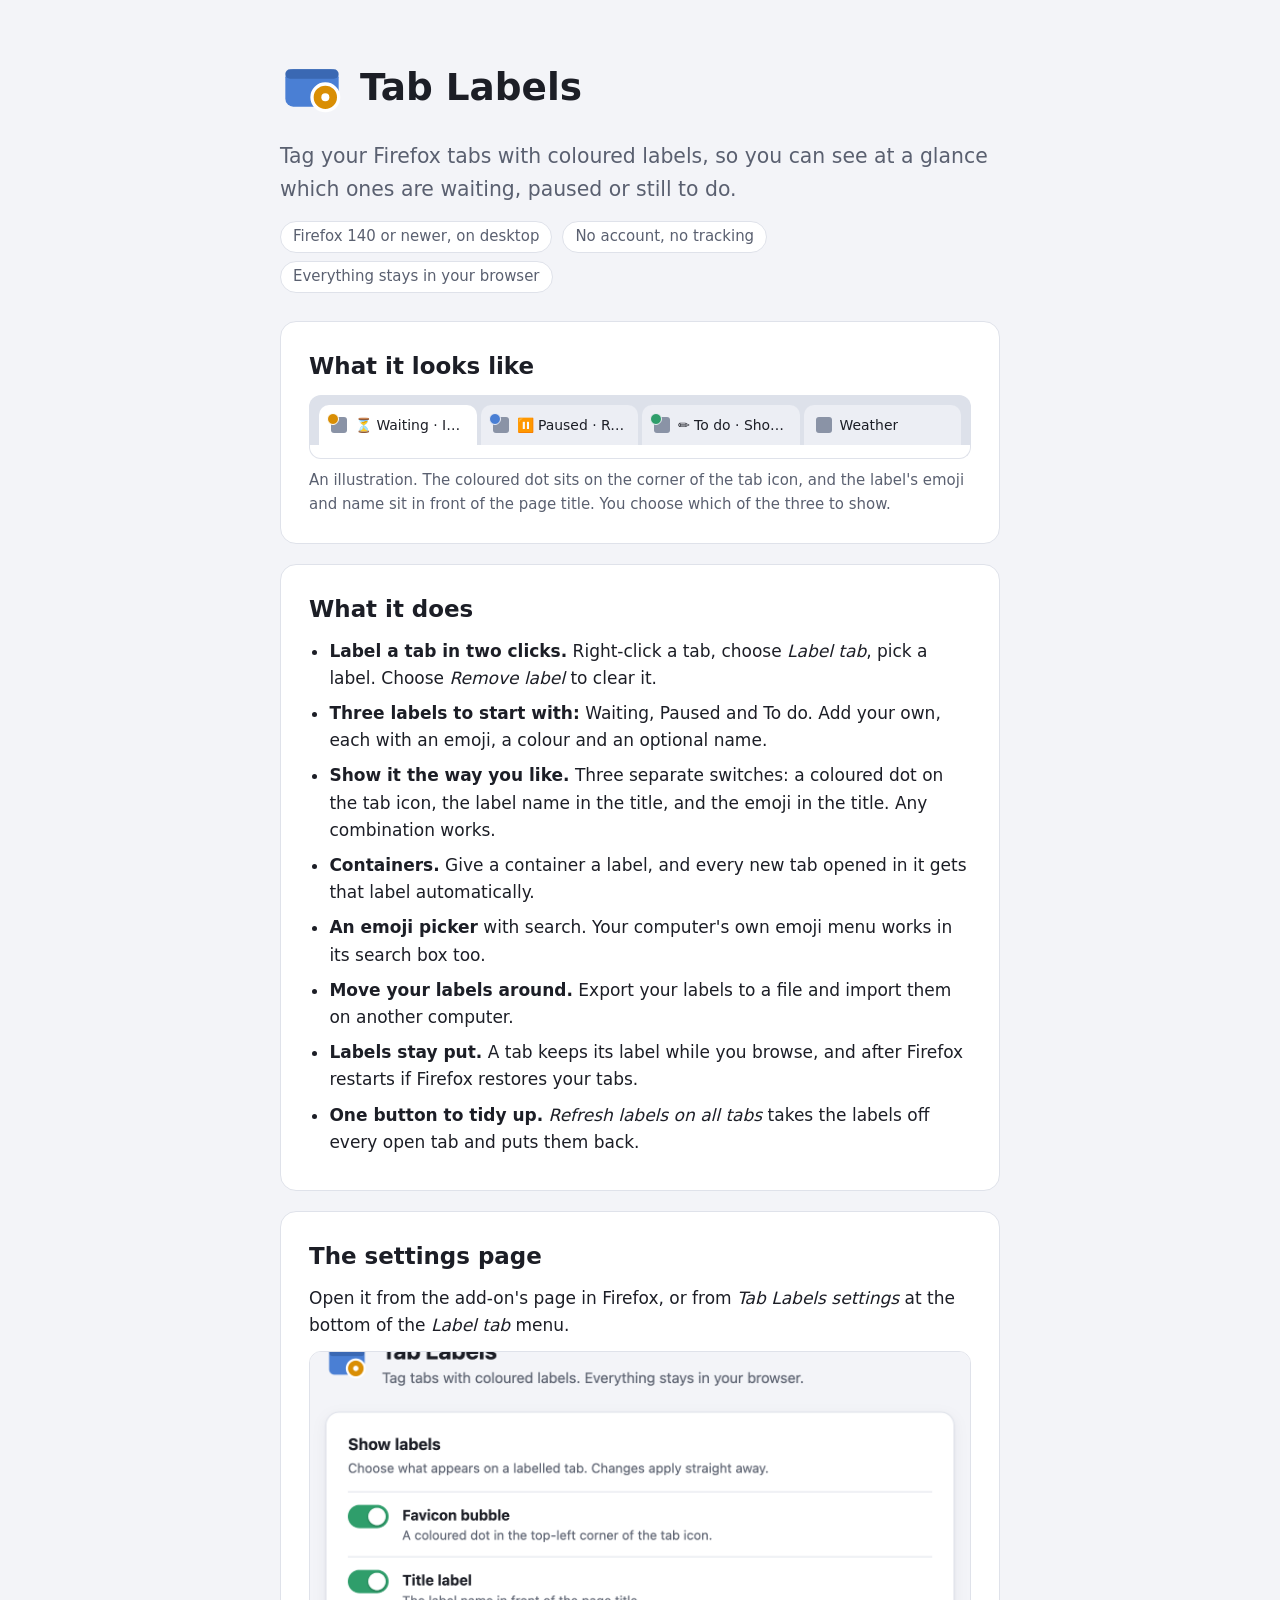
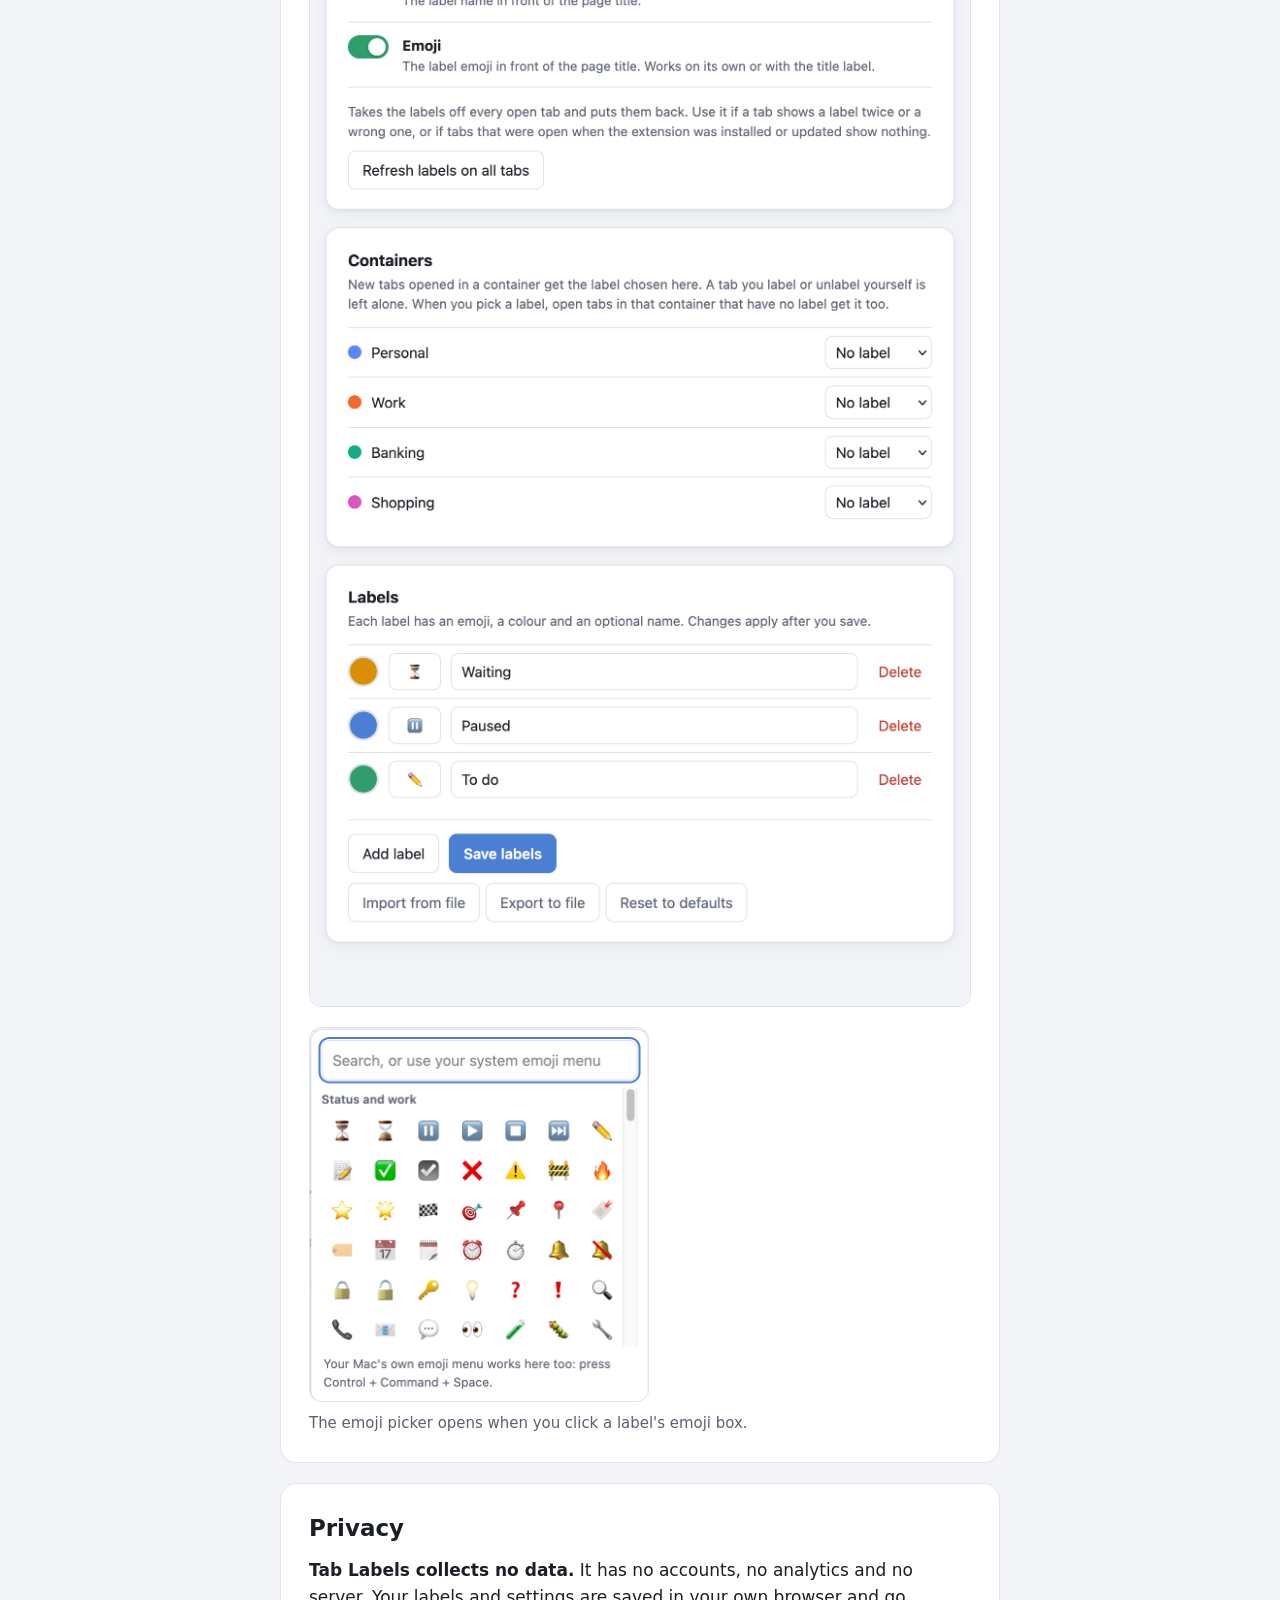
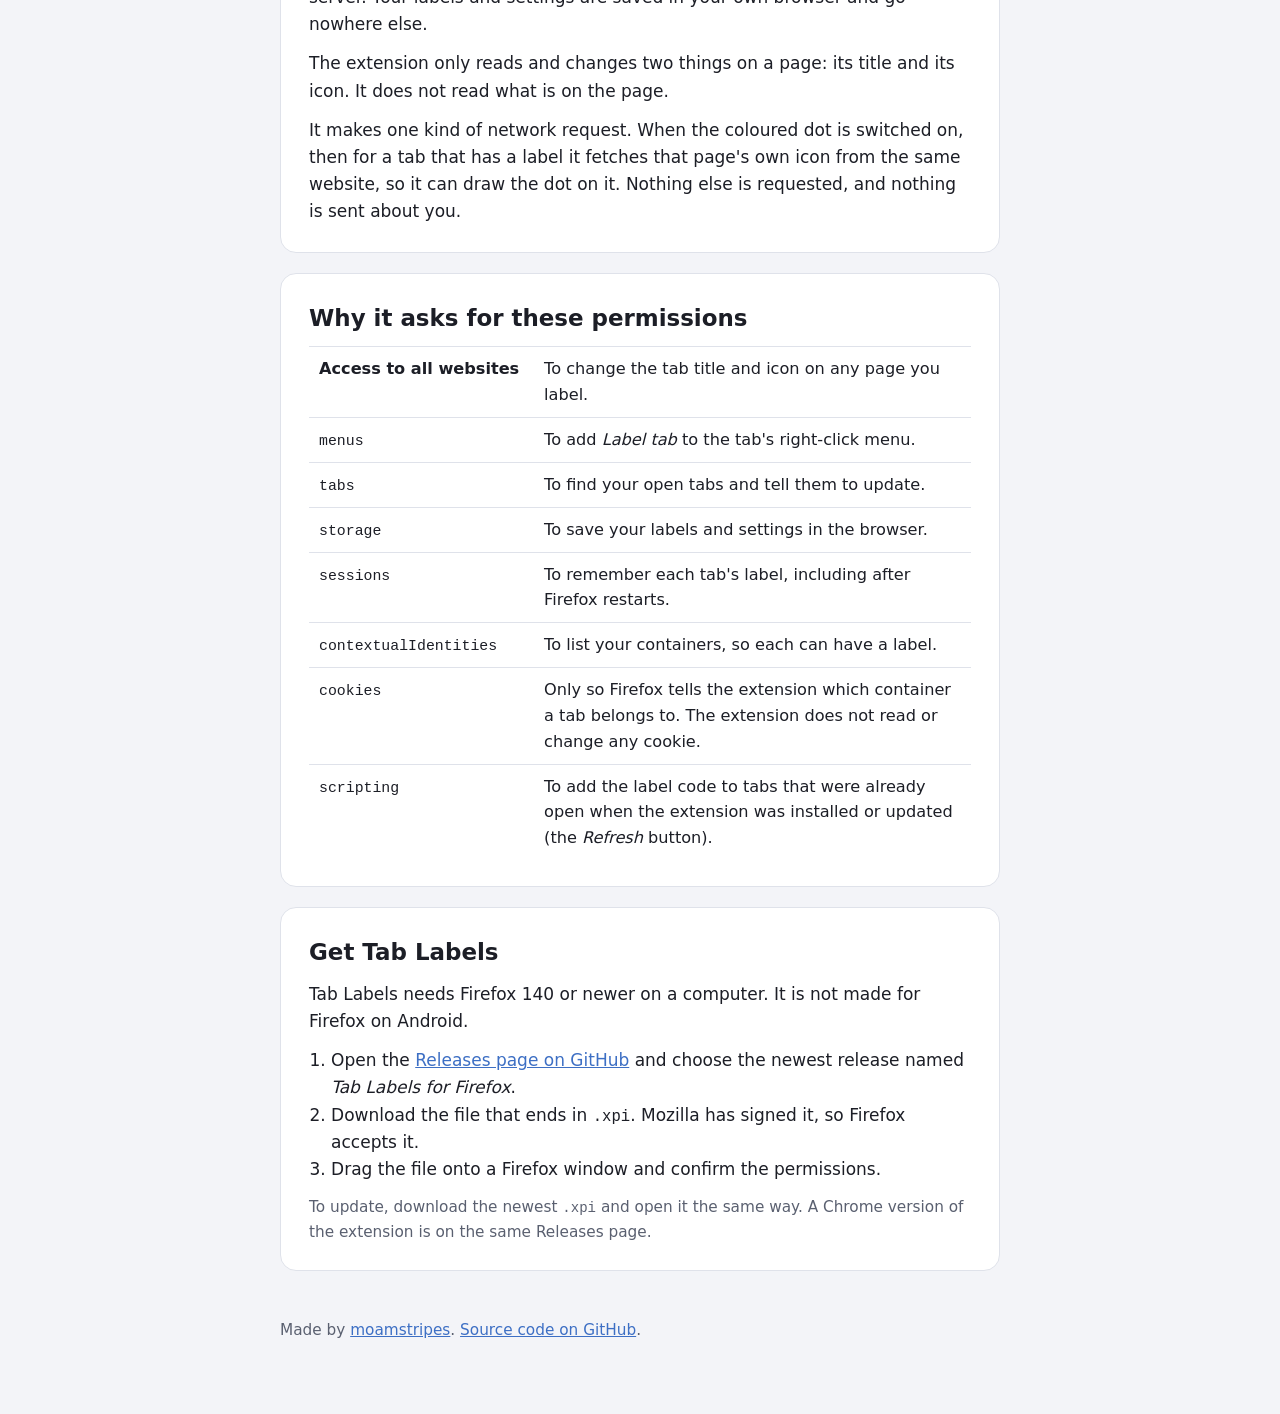
==== docs/index.html @ 08fa4dc4 "Add a website for the Firefox extension and an MIT licence docs/ is a one-page site (what it does, s" ====
<!doctype html>
<html lang="en-GB">
  <head>
    <meta charset="utf-8" />
    <meta name="viewport" content="width=device-width, initial-scale=1" />
    <title>Tab Labels for Firefox</title>
    <meta
      name="description"
      content="Tag Firefox tabs with coloured labels such as Waiting, Paused and To do. Everything stays in your browser."
    />
    <link rel="icon" type="image/svg+xml" href="assets/icon.svg" />
    <style>
      :root {
        color-scheme: light dark;
        --bg: #f3f4f8;
        --card: #ffffff;
        --text: #1c1e26;
        --muted: #5a6070;
        --border: #dfe2ea;
        --accent: #3d6fc4;
        --accent-text: #ffffff;
        --orange: #d98e04;
        --blue: #4a7fd4;
        --green: #2f9e6b;
        --strip: #dde1ea;
        --tab: #ffffff;
        --tab-idle: #eceef4;
        font: 17px/1.6 system-ui, -apple-system, "Segoe UI", sans-serif;
      }

      @media (prefers-color-scheme: dark) {
        :root {
          --bg: #14161b;
          --card: #1f222a;
          --text: #eceef3;
          --muted: #a7adbb;
          --border: #333845;
          --accent: #7aa6f5;
          --accent-text: #10131a;
          --strip: #101217;
          --tab: #2b2f3a;
          --tab-idle: #1a1d24;
        }
      }

      * {
        box-sizing: border-box;
      }

      body {
        margin: 0;
        background: var(--bg);
        color: var(--text);
      }

      a {
        color: var(--accent);
      }

      a:focus-visible {
        outline: 2px solid var(--accent);
        outline-offset: 2px;
      }

      .wrap {
        max-width: 760px;
        margin: 0 auto;
        padding: 0 20px;
      }

      header.hero {
        padding: 56px 0 28px;
      }

      .brand {
        display: flex;
        align-items: center;
        gap: 16px;
      }

      .brand img {
        width: 64px;
        height: 64px;
        border-radius: 14px;
      }

      h1 {
        margin: 0;
        font-size: 2.2rem;
        line-height: 1.15;
      }

      .lead {
        margin: 20px 0 0;
        font-size: 1.2rem;
        color: var(--muted);
      }

      .facts {
        margin: 16px 0 0;
        padding: 0;
        list-style: none;
        display: flex;
        flex-wrap: wrap;
        gap: 8px 10px;
      }

      .facts li {
        padding: 3px 12px;
        border: 1px solid var(--border);
        border-radius: 999px;
        background: var(--card);
        font-size: 0.88rem;
        color: var(--muted);
      }

      section {
        margin: 0 0 20px;
        padding: 26px 28px;
        background: var(--card);
        border: 1px solid var(--border);
        border-radius: 16px;
      }

      h2 {
        margin: 0 0 10px;
        font-size: 1.35rem;
      }

      section p {
        margin: 0 0 12px;
      }

      section p:last-child {
        margin-bottom: 0;
      }

      .note {
        color: var(--muted);
        font-size: 0.9rem;
      }

      /* An illustration of a tab strip */
      .strip {
        display: flex;
        gap: 4px;
        align-items: flex-end;
        padding: 10px 10px 0;
        background: var(--strip);
        border-radius: 12px 12px 0 0;
        overflow-x: auto;
      }

      .tab {
        display: flex;
        align-items: center;
        gap: 8px;
        flex: 1 1 0;
        min-width: 90px;
        max-width: 200px;
        padding: 9px 12px;
        background: var(--tab-idle);
        border-radius: 10px 10px 0 0;
        font-size: 0.82rem;
        white-space: nowrap;
      }

      .tab span.title {
        overflow: hidden;
        text-overflow: ellipsis;
      }

      .tab.active {
        background: var(--tab);
      }

      .icon {
        position: relative;
        flex: none;
        width: 16px;
        height: 16px;
        border-radius: 3px;
        background: #8a93a6;
      }

      .icon::after {
        content: "";
        position: absolute;
        top: -4px;
        left: -4px;
        width: 10px;
        height: 10px;
        border: 1.5px solid var(--tab);
        border-radius: 50%;
        background: var(--dot, transparent);
      }

      .tab:not(.active) .icon::after {
        border-color: var(--tab-idle);
      }

      .tab .icon.plain::after {
        display: none;
      }

      .page-bar {
        height: 14px;
        background: var(--tab);
        border-radius: 0 0 12px 12px;
        border: 1px solid var(--border);
        border-top: none;
      }

      figure {
        margin: 0;
      }

      figcaption {
        margin-top: 10px;
        color: var(--muted);
        font-size: 0.88rem;
      }

      ul.points {
        margin: 0;
        padding-left: 1.2em;
      }

      ul.points li {
        margin: 0 0 8px;
      }

      img.shot {
        display: block;
        width: 100%;
        height: auto;
        border: 1px solid var(--border);
        border-radius: 12px;
      }

      .shots {
        display: grid;
        grid-template-columns: 1fr;
        gap: 20px;
      }

      .picker {
        max-width: 340px;
      }

      table {
        width: 100%;
        border-collapse: collapse;
        font-size: 0.95rem;
      }

      th,
      td {
        padding: 9px 10px;
        text-align: left;
        vertical-align: top;
        border-top: 1px solid var(--border);
      }

      th {
        width: 34%;
        font-weight: 600;
      }

      code {
        font: 0.92em ui-monospace, "SF Mono", Menlo, monospace;
      }

      ol {
        margin: 0 0 12px;
        padding-left: 1.3em;
      }

      footer {
        padding: 12px 0 56px;
        color: var(--muted);
        font-size: 0.9rem;
      }

      @media (max-width: 560px) {
        h1 {
          font-size: 1.8rem;
        }

        section {
          padding: 20px 18px;
        }

        th {
          width: 40%;
        }
      }
    </style>
  </head>
  <body>
    <div class="wrap">
      <header class="hero">
        <div class="brand">
          <img src="assets/icon.svg" alt="" width="64" height="64" />
          <h1>Tab Labels</h1>
        </div>
        <p class="lead">
          Tag your Firefox tabs with coloured labels, so you can see at a glance which ones are waiting, paused or
          still to do.
        </p>
        <ul class="facts">
          <li>Firefox 140 or newer, on desktop</li>
          <li>No account, no tracking</li>
          <li>Everything stays in your browser</li>
        </ul>
      </header>

      <main>
        <section aria-labelledby="see">
          <h2 id="see">What it looks like</h2>
          <figure>
            <div class="strip" role="img" aria-label="Four browser tabs. Three have a label in front of the title and a coloured dot on the tab icon.">
              <div class="tab active"><span class="icon" style="--dot: var(--orange)"></span><span class="title">⏳ Waiting · Inbox</span></div>
              <div class="tab"><span class="icon" style="--dot: var(--blue)"></span><span class="title">⏸️ Paused · Report</span></div>
              <div class="tab"><span class="icon" style="--dot: var(--green)"></span><span class="title">✏️ To do · Shopping</span></div>
              <div class="tab"><span class="icon plain"></span><span class="title">Weather</span></div>
            </div>
            <div class="page-bar"></div>
            <figcaption>
              An illustration. The coloured dot sits on the corner of the tab icon, and the label's emoji and name
              sit in front of the page title. You choose which of the three to show.
            </figcaption>
          </figure>
        </section>

        <section aria-labelledby="what">
          <h2 id="what">What it does</h2>
          <ul class="points">
            <li><strong>Label a tab in two clicks.</strong> Right-click a tab, choose <em>Label tab</em>, pick a label. Choose <em>Remove label</em> to clear it.</li>
            <li><strong>Three labels to start with:</strong> Waiting, Paused and To do. Add your own, each with an emoji, a colour and an optional name.</li>
            <li><strong>Show it the way you like.</strong> Three separate switches: a coloured dot on the tab icon, the label name in the title, and the emoji in the title. Any combination works.</li>
            <li><strong>Containers.</strong> Give a container a label, and every new tab opened in it gets that label automatically.</li>
            <li><strong>An emoji picker</strong> with search. Your computer's own emoji menu works in its search box too.</li>
            <li><strong>Move your labels around.</strong> Export your labels to a file and import them on another computer.</li>
            <li><strong>Labels stay put.</strong> A tab keeps its label while you browse, and after Firefox restarts if Firefox restores your tabs.</li>
            <li><strong>One button to tidy up.</strong> <em>Refresh labels on all tabs</em> takes the labels off every open tab and puts them back.</li>
          </ul>
        </section>

        <section aria-labelledby="settings">
          <h2 id="settings">The settings page</h2>
          <p>Open it from the add-on's page in Firefox, or from <em>Tab Labels settings</em> at the bottom of the <em>Label tab</em> menu.</p>
          <div class="shots">
            <picture>
              <source srcset="assets/settings-dark.png" media="(prefers-color-scheme: dark)" />
              <img class="shot" src="assets/settings-light.png" alt="The settings page: switches for the dot, the title label and the emoji; a list of containers; and the list of labels with their emoji, name and colour." width="680" height="1292" />
            </picture>
            <figure>
              <img class="shot picker" src="assets/emoji-picker.png" alt="The emoji picker: a search box and a grid of emoji in sections." width="340" height="375" />
              <figcaption>The emoji picker opens when you click a label's emoji box.</figcaption>
            </figure>
          </div>
        </section>

        <section id="privacy" aria-labelledby="privacy-h">
          <h2 id="privacy-h">Privacy</h2>
          <p><strong>Tab Labels collects no data.</strong> It has no accounts, no analytics and no server. Your labels and settings are saved in your own browser and go nowhere else.</p>
          <p>The extension only reads and changes two things on a page: its title and its icon. It does not read what is on the page.</p>
          <p>It makes one kind of network request. When the coloured dot is switched on, then for a tab that has a label it fetches that page's own icon from the same website, so it can draw the dot on it. Nothing else is requested, and nothing is sent about you.</p>
        </section>

        <section aria-labelledby="perm">
          <h2 id="perm">Why it asks for these permissions</h2>
          <table>
            <tbody>
              <tr><th scope="row">Access to all websites</th><td>To change the tab title and icon on any page you label.</td></tr>
              <tr><th scope="row"><code>menus</code></th><td>To add <em>Label tab</em> to the tab's right-click menu.</td></tr>
              <tr><th scope="row"><code>tabs</code></th><td>To find your open tabs and tell them to update.</td></tr>
              <tr><th scope="row"><code>storage</code></th><td>To save your labels and settings in the browser.</td></tr>
              <tr><th scope="row"><code>sessions</code></th><td>To remember each tab's label, including after Firefox restarts.</td></tr>
              <tr><th scope="row"><code>contextualIdentities</code></th><td>To list your containers, so each can have a label.</td></tr>
              <tr><th scope="row"><code>cookies</code></th><td>Only so Firefox tells the extension which container a tab belongs to. The extension does not read or change any cookie.</td></tr>
              <tr><th scope="row"><code>scripting</code></th><td>To add the label code to tabs that were already open when the extension was installed or updated (the <em>Refresh</em> button).</td></tr>
            </tbody>
          </table>
        </section>

        <section id="get" aria-labelledby="get-h">
          <h2 id="get-h">Get Tab Labels</h2>
          <p>Tab Labels needs Firefox 140 or newer on a computer. It is not made for Firefox on Android.</p>
          <ol>
            <li>Open the <a href="https://github.com/moamstripes/tab-labels/releases?q=firefox">Releases page on GitHub</a> and choose the newest release named <em>Tab Labels for Firefox</em>.</li>
            <li>Download the file that ends in <code>.xpi</code>. Mozilla has signed it, so Firefox accepts it.</li>
            <li>Drag the file onto a Firefox window and confirm the permissions.</li>
          </ol>
          <p class="note">To update, download the newest <code>.xpi</code> and open it the same way. A Chrome version of the extension is on the same Releases page.</p>
        </section>
      </main>

      <footer>
        <p>Made by <a href="https://github.com/moamstripes">moamstripes</a>. <a href="https://github.com/moamstripes/tab-labels">Source code on GitHub</a>.</p>
      </footer>
    </div>
  </body>
</html>
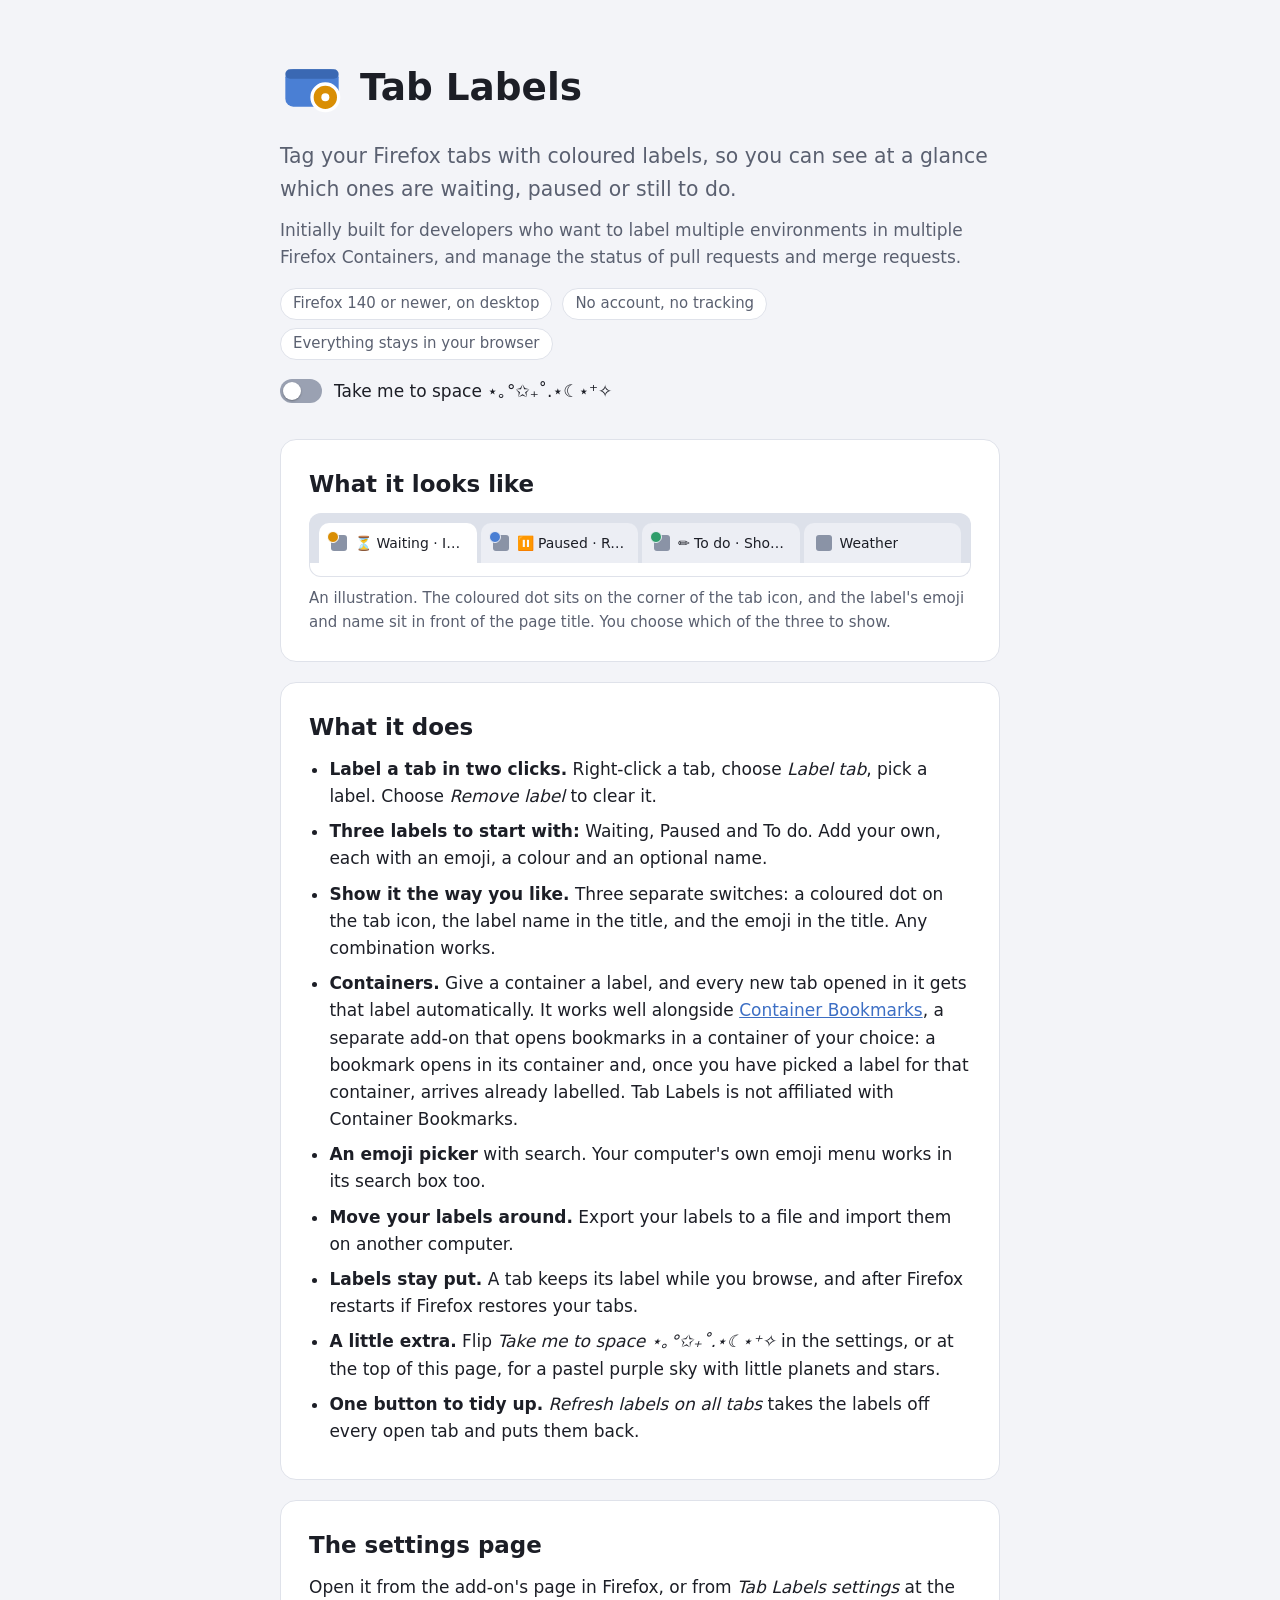
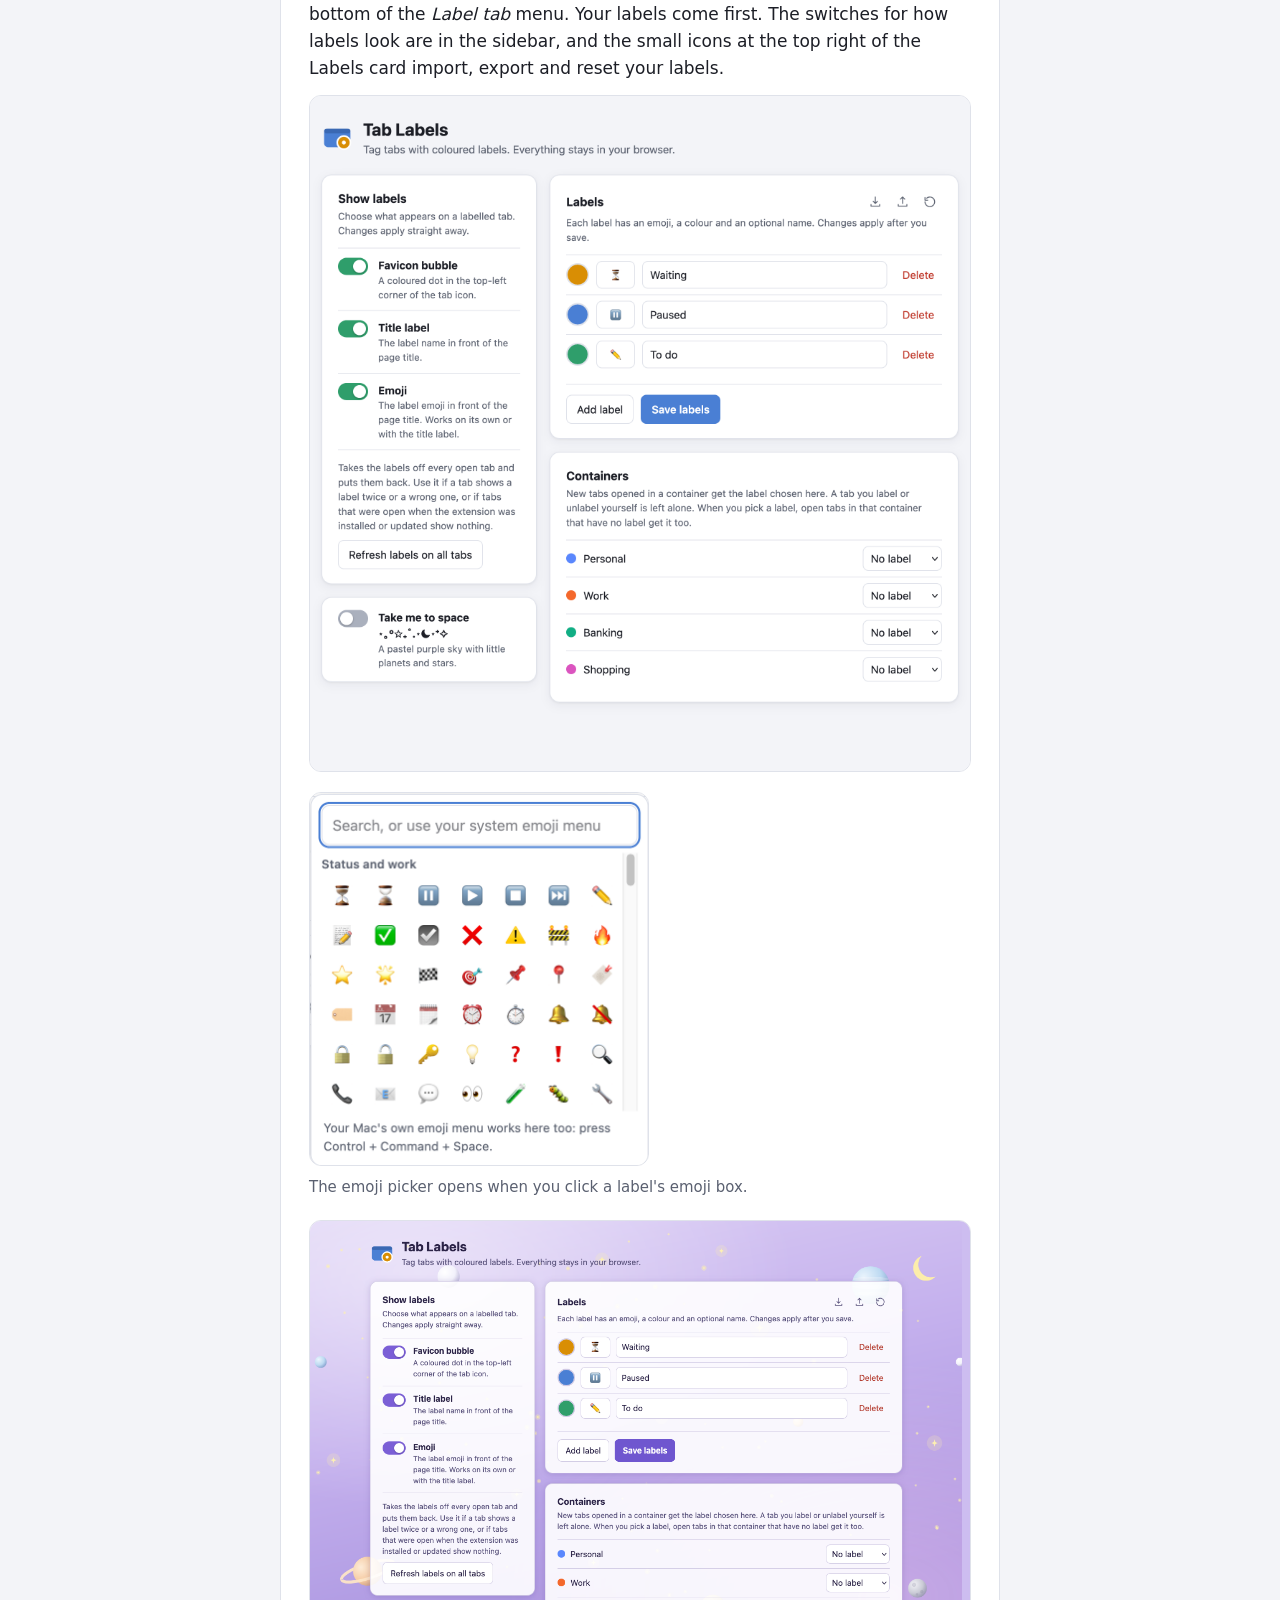
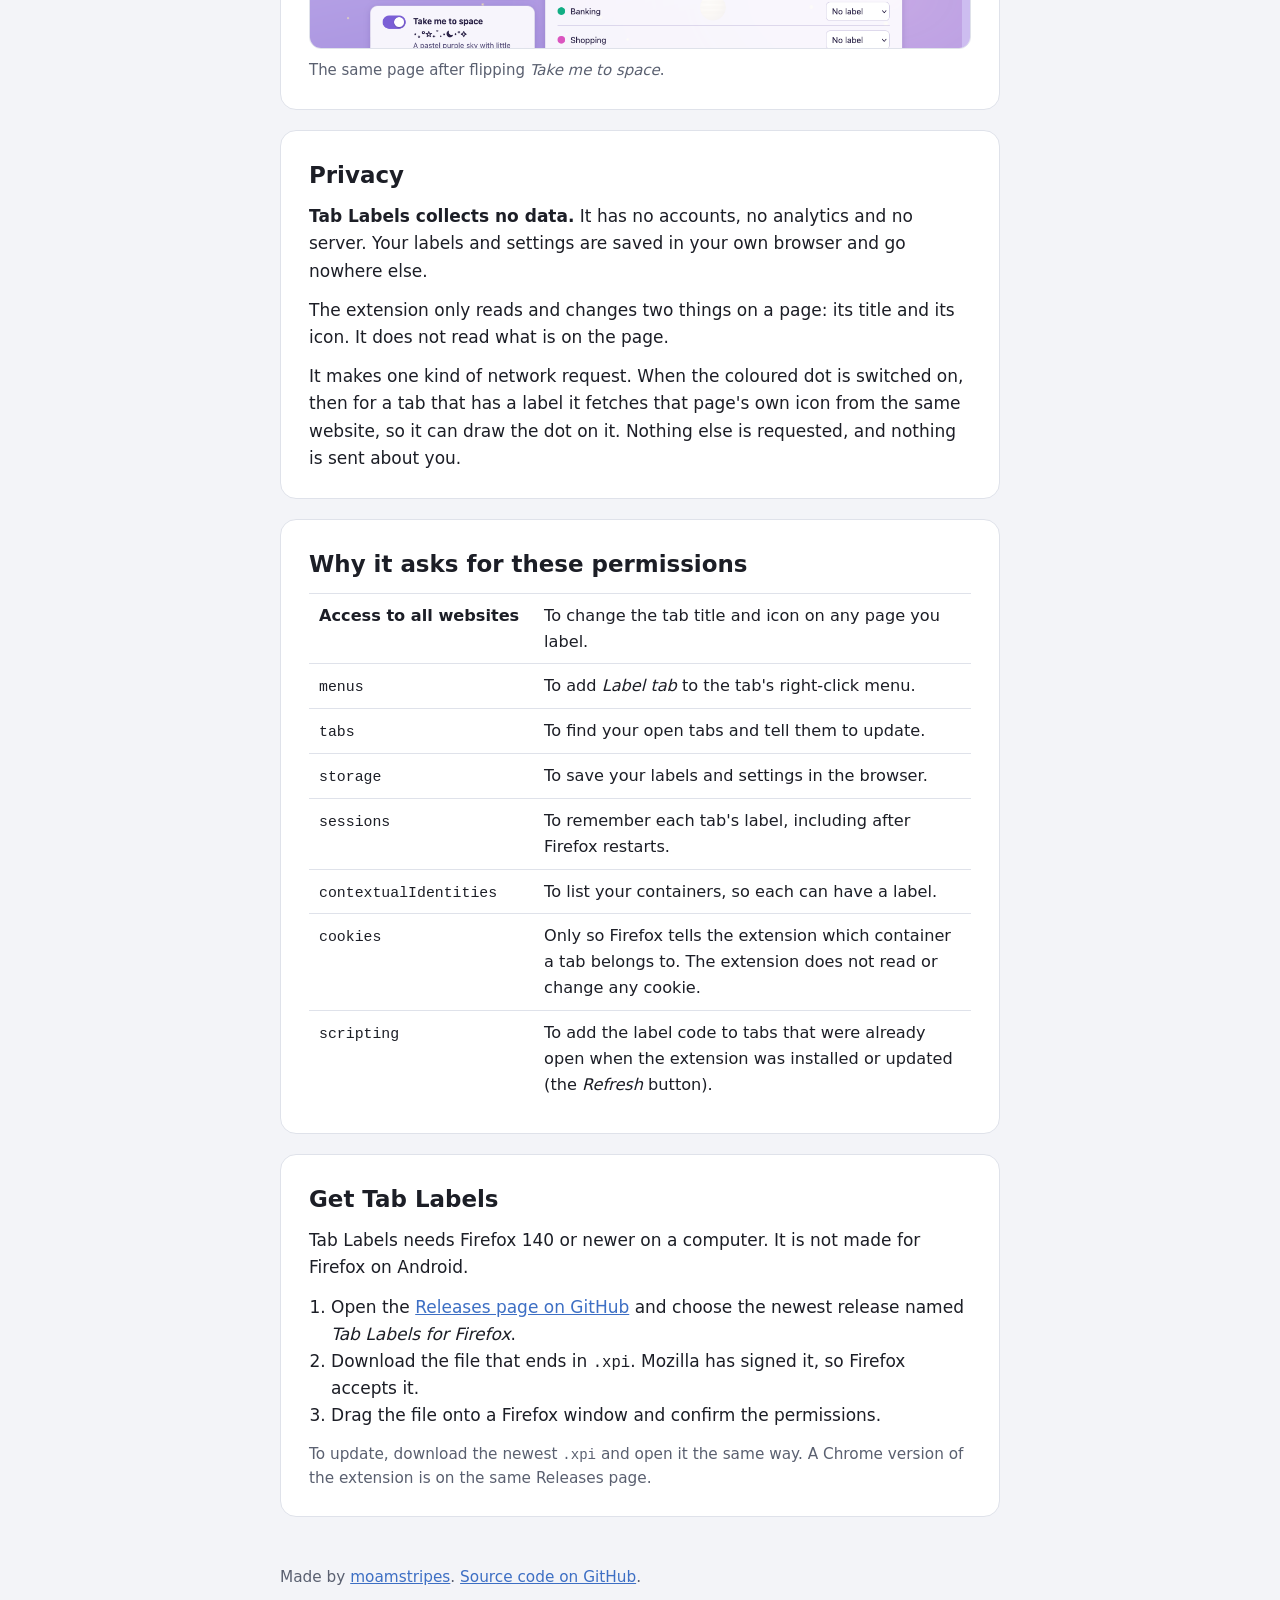
==== commit c949a5f5: "Reorganise the settings page, add icon buttons and a space theme - Labels come first, with Container" ====
--- a/docs/index.html
+++ b/docs/index.html
@@ -282,6 +282,94 @@
         font-size: 0.9rem;
       }
 
+
+      .origin {
+        margin: 12px 0 0;
+        color: var(--muted);
+      }
+
+      .space-toggle {
+        display: inline-flex;
+        align-items: center;
+        gap: 12px;
+        margin: 18px 0 0;
+        cursor: pointer;
+      }
+
+      .space-toggle input {
+        position: absolute;
+        opacity: 0;
+        width: 1px;
+        height: 1px;
+      }
+
+      .switch-ui {
+        position: relative;
+        flex: none;
+        width: 42px;
+        height: 24px;
+        border-radius: 12px;
+        background: #9aa1b2;
+        transition: background 0.15s;
+      }
+
+      .switch-ui::after {
+        content: "";
+        position: absolute;
+        top: 3px;
+        left: 3px;
+        width: 18px;
+        height: 18px;
+        border-radius: 50%;
+        background: #ffffff;
+        box-shadow: 0 1px 2px rgba(0, 0, 0, 0.3);
+        transition: transform 0.15s;
+      }
+
+      .space-toggle input:checked + .switch-ui {
+        background: #7b5fd6;
+      }
+
+      .space-toggle input:checked + .switch-ui::after {
+        transform: translateX(18px);
+      }
+
+      .space-toggle input:focus-visible + .switch-ui {
+        outline: 2px solid var(--accent);
+        outline-offset: 2px;
+      }
+
+      @supports not selector(:has(*)) {
+        .space-toggle {
+          display: none;
+        }
+      }
+
+      /* "Take me to space": a pastel purple sky with little planets and stars */
+      :root:has(#space:checked) {
+        color-scheme: light;
+        --bg: #cdbdf0;
+        --card: rgba(255, 255, 255, 0.9);
+        --text: #2b2347;
+        --muted: #5d567f;
+        --border: rgba(110, 90, 170, 0.3);
+        --accent: #5b43b8;
+        --strip: #e6defa;
+        --tab: #ffffff;
+        --tab-idle: #f0eafc;
+      }
+
+      :root:has(#space:checked) body {
+        background: #cdbdf0 url("assets/space.svg") center / cover no-repeat fixed;
+      }
+
+      @media (prefers-reduced-motion: reduce) {
+        .switch-ui,
+        .switch-ui::after {
+          transition: none;
+        }
+      }
+
       @media (max-width: 560px) {
         h1 {
           font-size: 1.8rem;
@@ -308,11 +396,20 @@
           Tag your Firefox tabs with coloured labels, so you can see at a glance which ones are waiting, paused or
           still to do.
         </p>
+        <p class="origin">
+          Initially built for developers who want to label multiple environments in multiple Firefox Containers, and
+          manage the status of pull requests and merge requests.
+        </p>
         <ul class="facts">
           <li>Firefox 140 or newer, on desktop</li>
           <li>No account, no tracking</li>
           <li>Everything stays in your browser</li>
         </ul>
+        <label class="space-toggle">
+          <input type="checkbox" id="space" />
+          <span class="switch-ui" aria-hidden="true"></span>
+          <span>Take me to space <span aria-hidden="true">⋆｡°✩₊˚.⋆☾⋆⁺✧</span></span>
+        </label>
       </header>
 
       <main>
@@ -339,25 +436,30 @@
             <li><strong>Label a tab in two clicks.</strong> Right-click a tab, choose <em>Label tab</em>, pick a label. Choose <em>Remove label</em> to clear it.</li>
             <li><strong>Three labels to start with:</strong> Waiting, Paused and To do. Add your own, each with an emoji, a colour and an optional name.</li>
             <li><strong>Show it the way you like.</strong> Three separate switches: a coloured dot on the tab icon, the label name in the title, and the emoji in the title. Any combination works.</li>
-            <li><strong>Containers.</strong> Give a container a label, and every new tab opened in it gets that label automatically.</li>
+            <li><strong>Containers.</strong> Give a container a label, and every new tab opened in it gets that label automatically. It works well alongside <a href="https://addons.mozilla.org/en-US/firefox/addon/container-bookmarks/" rel="noopener">Container Bookmarks</a>, a separate add-on that opens bookmarks in a container of your choice: a bookmark opens in its container and, once you have picked a label for that container, arrives already labelled. Tab Labels is not affiliated with Container Bookmarks.</li>
             <li><strong>An emoji picker</strong> with search. Your computer's own emoji menu works in its search box too.</li>
             <li><strong>Move your labels around.</strong> Export your labels to a file and import them on another computer.</li>
             <li><strong>Labels stay put.</strong> A tab keeps its label while you browse, and after Firefox restarts if Firefox restores your tabs.</li>
+            <li><strong>A little extra.</strong> Flip <em>Take me to space <span aria-hidden="true">⋆｡°✩₊˚.⋆☾⋆⁺✧</span></em> in the settings, or at the top of this page, for a pastel purple sky with little planets and stars.</li>
             <li><strong>One button to tidy up.</strong> <em>Refresh labels on all tabs</em> takes the labels off every open tab and puts them back.</li>
           </ul>
         </section>
 
         <section aria-labelledby="settings">
           <h2 id="settings">The settings page</h2>
-          <p>Open it from the add-on's page in Firefox, or from <em>Tab Labels settings</em> at the bottom of the <em>Label tab</em> menu.</p>
+          <p>Open it from the add-on's page in Firefox, or from <em>Tab Labels settings</em> at the bottom of the <em>Label tab</em> menu. Your labels come first. The switches for how labels look are in the sidebar, and the small icons at the top right of the Labels card import, export and reset your labels.</p>
           <div class="shots">
             <picture>
               <source srcset="assets/settings-dark.png" media="(prefers-color-scheme: dark)" />
-              <img class="shot" src="assets/settings-light.png" alt="The settings page: switches for the dot, the title label and the emoji; a list of containers; and the list of labels with their emoji, name and colour." width="680" height="1292" />
+              <img class="shot" src="assets/settings-light.png" alt="The settings page: the list of labels with their emoji, name and colour, and a list of containers, with a sidebar of switches for the dot, the title label and the emoji." width="920" height="941" />
             </picture>
             <figure>
               <img class="shot picker" src="assets/emoji-picker.png" alt="The emoji picker: a search box and a grid of emoji in sections." width="340" height="375" />
               <figcaption>The emoji picker opens when you click a label's emoji box.</figcaption>
+            </figure>
+            <figure>
+              <img class="shot" src="assets/settings-space.png" alt="The settings page after switching on 'Take me to space': the same cards on a pastel purple sky with little planets and stars." width="1200" height="775" />
+              <figcaption>The same page after flipping <em>Take me to space</em>.</figcaption>
             </figure>
           </div>
         </section>
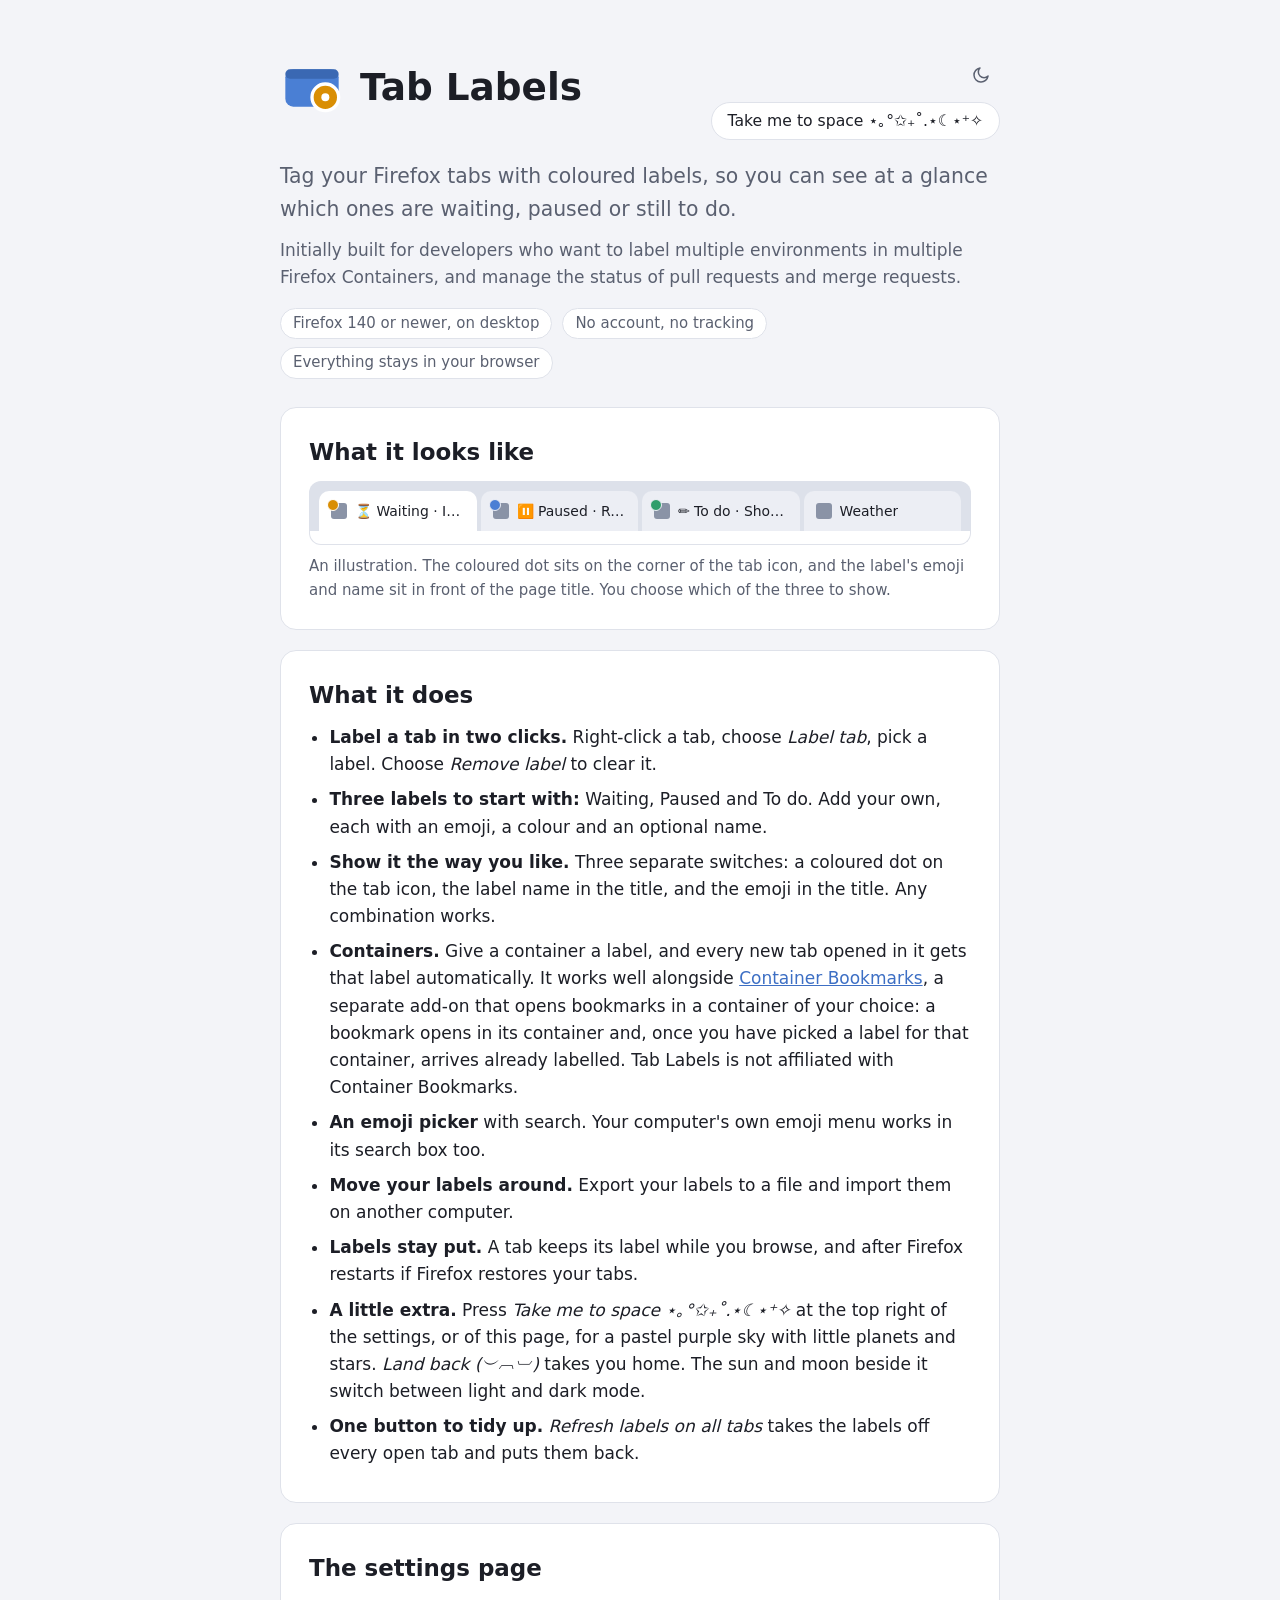
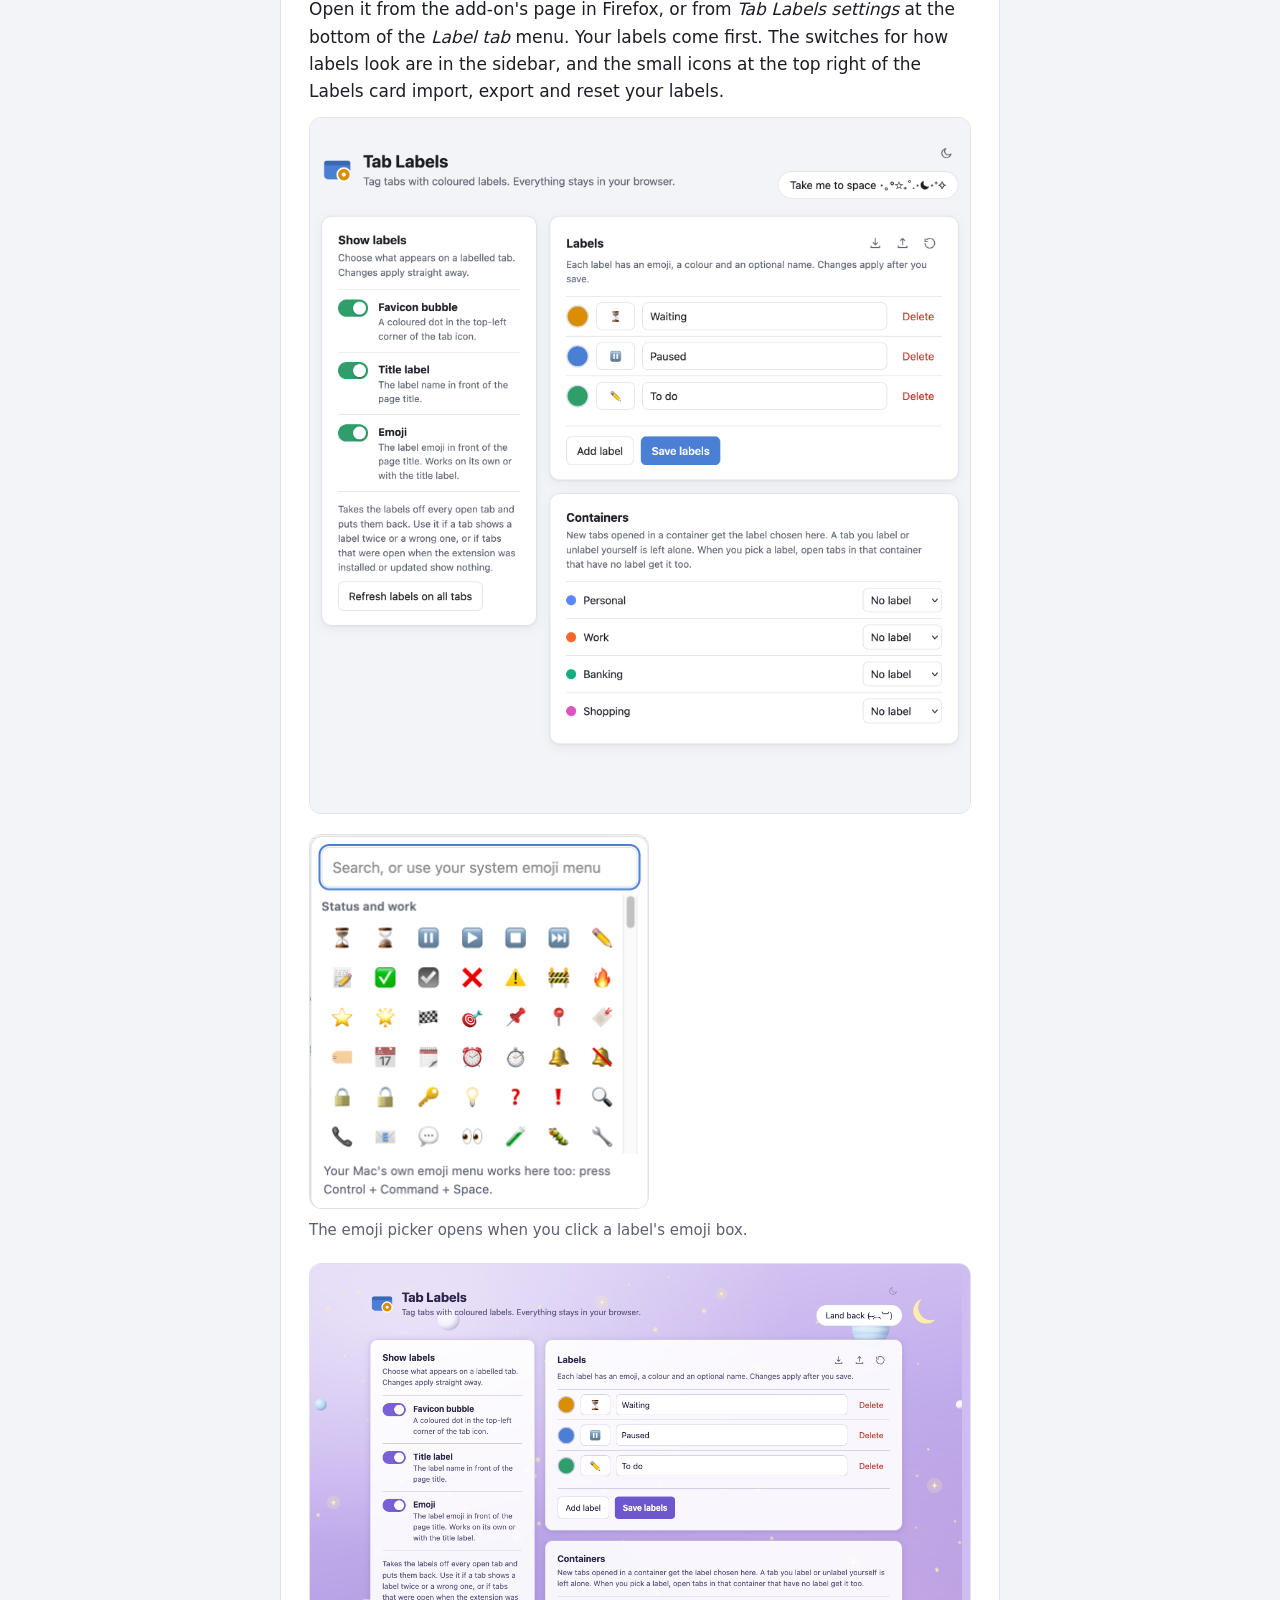
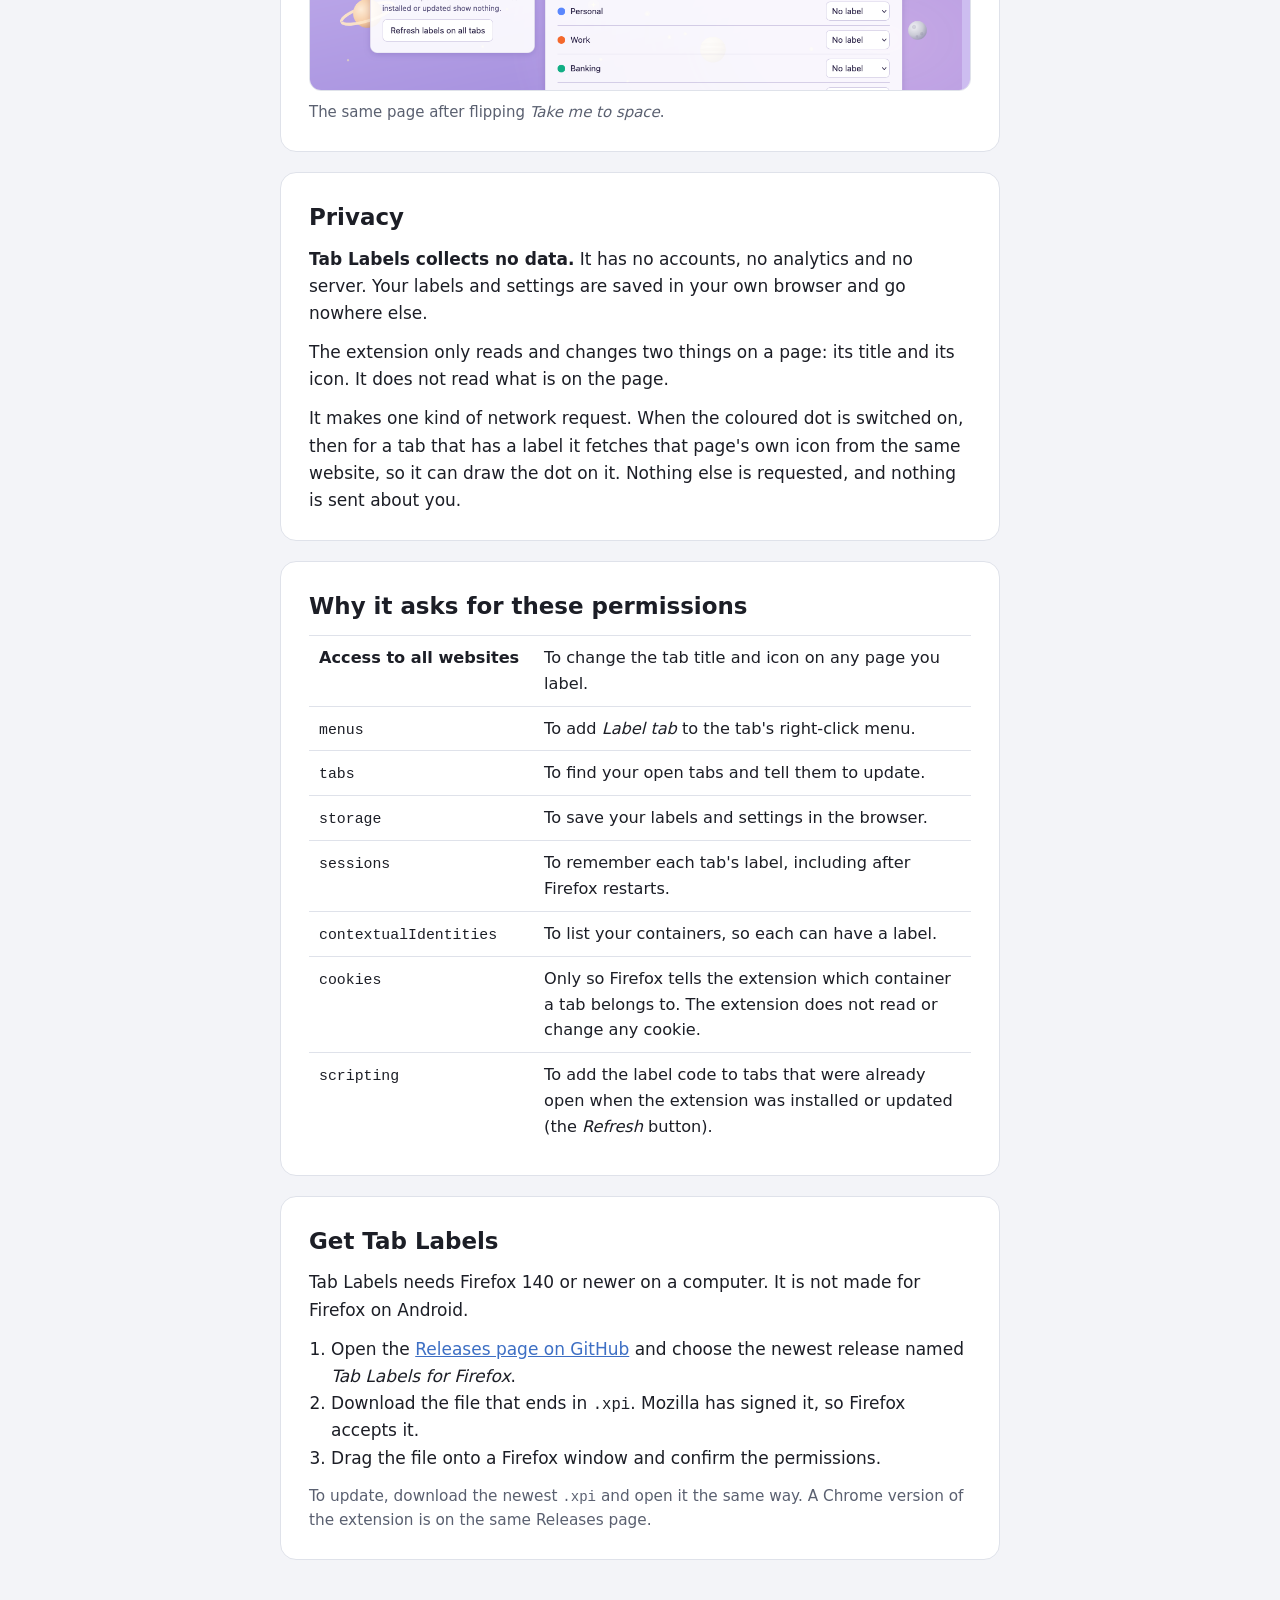
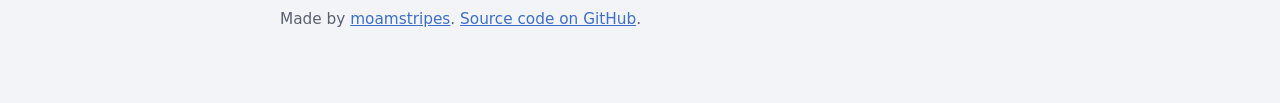
==== commit 54911e87: "Space as a button, a light/dark button, and the same two on the website - "Take me to space" is now " ====
--- a/docs/index.html
+++ b/docs/index.html
@@ -43,6 +43,39 @@
         }
       }
 
+      /* The sun/moon button at the top right: ticked means the opposite of what the computer asks for. */
+      @media (prefers-color-scheme: light) {
+        :root:has(#mode:checked) {
+          color-scheme: dark;
+          --bg: #14161b;
+          --card: #1f222a;
+          --text: #eceef3;
+          --muted: #a7adbb;
+          --border: #333845;
+          --accent: #7aa6f5;
+          --accent-text: #10131a;
+          --strip: #101217;
+          --tab: #2b2f3a;
+          --tab-idle: #1a1d24;
+        }
+      }
+
+      @media (prefers-color-scheme: dark) {
+        :root:has(#mode:checked) {
+          color-scheme: light;
+          --bg: #f3f4f8;
+          --card: #ffffff;
+          --text: #1c1e26;
+          --muted: #5a6070;
+          --border: #dfe2ea;
+          --accent: #3d6fc4;
+          --accent-text: #ffffff;
+          --strip: #dde1ea;
+          --tab: #ffffff;
+          --tab-idle: #eceef4;
+        }
+      }
+
       * {
         box-sizing: border-box;
       }
@@ -288,59 +321,115 @@
         color: var(--muted);
       }
 
-      .space-toggle {
+      .hero-top {
+        display: flex;
+        justify-content: space-between;
+        align-items: flex-start;
+        gap: 16px;
+      }
+
+      .page-controls {
+        display: flex;
+        flex-direction: column;
+        align-items: flex-end;
+        gap: 8px;
+      }
+
+      .vh {
+        position: absolute;
+        width: 1px;
+        height: 1px;
+        opacity: 0;
+      }
+
+      .mode-toggle {
         display: inline-flex;
         align-items: center;
-        gap: 12px;
-        margin: 18px 0 0;
+        justify-content: center;
+        width: 38px;
+        height: 38px;
+        border-radius: 10px;
+        color: var(--muted);
         cursor: pointer;
       }
 
-      .space-toggle input {
-        position: absolute;
-        opacity: 0;
-        width: 1px;
-        height: 1px;
-      }
-
-      .switch-ui {
-        position: relative;
-        flex: none;
-        width: 42px;
-        height: 24px;
-        border-radius: 12px;
-        background: #9aa1b2;
-        transition: background 0.15s;
-      }
-
-      .switch-ui::after {
-        content: "";
-        position: absolute;
-        top: 3px;
-        left: 3px;
-        width: 18px;
-        height: 18px;
-        border-radius: 50%;
-        background: #ffffff;
-        box-shadow: 0 1px 2px rgba(0, 0, 0, 0.3);
-        transition: transform 0.15s;
-      }
-
-      .space-toggle input:checked + .switch-ui {
-        background: #7b5fd6;
-      }
-
-      .space-toggle input:checked + .switch-ui::after {
-        transform: translateX(18px);
-      }
-
-      .space-toggle input:focus-visible + .switch-ui {
+      .mode-toggle:hover {
+        color: var(--text);
+        background: var(--card);
+      }
+
+      .mode-toggle svg {
+        width: 20px;
+        height: 20px;
+        fill: none;
+        stroke: currentColor;
+        stroke-width: 1.8;
+        stroke-linecap: round;
+        stroke-linejoin: round;
+      }
+
+      /* Shows the mode you would switch to: the moon in light mode, the sun in dark mode. */
+      .mode-toggle .icon-sun {
+        display: none;
+      }
+
+      @media (prefers-color-scheme: dark) {
+        .mode-toggle .icon-sun {
+          display: inline;
+        }
+
+        .mode-toggle .icon-moon {
+          display: none;
+        }
+      }
+
+      @media (prefers-color-scheme: light) {
+        :root:has(#mode:checked) .mode-toggle .icon-sun {
+          display: inline;
+        }
+
+        :root:has(#mode:checked) .mode-toggle .icon-moon {
+          display: none;
+        }
+      }
+
+      @media (prefers-color-scheme: dark) {
+        :root:has(#mode:checked) .mode-toggle .icon-sun {
+          display: none;
+        }
+
+        :root:has(#mode:checked) .mode-toggle .icon-moon {
+          display: inline;
+        }
+      }
+
+      .space-button {
+        padding: 7px 16px;
+        border: 1px solid var(--border);
+        border-radius: 999px;
+        background: var(--card);
+        color: var(--text);
+        font-size: 0.92rem;
+        line-height: 1.4;
+        cursor: pointer;
+      }
+
+      .space-button:hover {
+        border-color: var(--accent);
+      }
+
+      .space-button .when-space {
+        display: none;
+      }
+
+      .mode-toggle:has(input:focus-visible),
+      .space-button:has(input:focus-visible) {
         outline: 2px solid var(--accent);
         outline-offset: 2px;
       }
 
       @supports not selector(:has(*)) {
-        .space-toggle {
+        .page-controls {
           display: none;
         }
       }
@@ -359,15 +448,21 @@
         --tab-idle: #f0eafc;
       }
 
+      :root:has(#space:checked) .space-button .when-plain {
+        display: none;
+      }
+
+      :root:has(#space:checked) .space-button .when-space {
+        display: inline;
+      }
+
+      :root:has(#space:checked) .mode-toggle {
+        opacity: 0.4;
+        pointer-events: none;
+      }
+
       :root:has(#space:checked) body {
         background: #cdbdf0 url("assets/space.svg") center / cover no-repeat fixed;
-      }
-
-      @media (prefers-reduced-motion: reduce) {
-        .switch-ui,
-        .switch-ui::after {
-          transition: none;
-        }
       }
 
       @media (max-width: 560px) {
@@ -388,9 +483,24 @@
   <body>
     <div class="wrap">
       <header class="hero">
-        <div class="brand">
-          <img src="assets/icon.svg" alt="" width="64" height="64" />
-          <h1>Tab Labels</h1>
+        <div class="hero-top">
+          <div class="brand">
+            <img src="assets/icon.svg" alt="" width="64" height="64" />
+            <h1>Tab Labels</h1>
+          </div>
+          <div class="page-controls">
+            <label class="mode-toggle" title="Switch between light and dark mode">
+              <input type="checkbox" id="mode" class="vh" />
+              <span class="vh">Switch between light and dark mode</span>
+              <svg class="icon-moon" viewBox="0 0 24 24" aria-hidden="true"><path d="M20.5 13.2A8.5 8.5 0 1 1 10.8 3.5a6.8 6.8 0 0 0 9.7 9.7z" /></svg>
+              <svg class="icon-sun" viewBox="0 0 24 24" aria-hidden="true"><circle cx="12" cy="12" r="4" /><path d="M12 2.5v2.2m0 14.6v2.2M4.9 4.9l1.6 1.6m11 11 1.6 1.6M2.5 12h2.2m14.6 0h2.2M4.9 19.1l1.6-1.6m11-11 1.6-1.6" /></svg>
+            </label>
+            <label class="space-button">
+              <input type="checkbox" id="space" class="vh" />
+              <span class="when-plain">Take me to space <span aria-hidden="true">⋆｡°✩₊˚.⋆☾⋆⁺✧</span></span>
+              <span class="when-space">Land back <span aria-hidden="true">(︶︹︺)</span></span>
+            </label>
+          </div>
         </div>
         <p class="lead">
           Tag your Firefox tabs with coloured labels, so you can see at a glance which ones are waiting, paused or
@@ -405,11 +515,6 @@
           <li>No account, no tracking</li>
           <li>Everything stays in your browser</li>
         </ul>
-        <label class="space-toggle">
-          <input type="checkbox" id="space" />
-          <span class="switch-ui" aria-hidden="true"></span>
-          <span>Take me to space <span aria-hidden="true">⋆｡°✩₊˚.⋆☾⋆⁺✧</span></span>
-        </label>
       </header>
 
       <main>
@@ -440,7 +545,7 @@
             <li><strong>An emoji picker</strong> with search. Your computer's own emoji menu works in its search box too.</li>
             <li><strong>Move your labels around.</strong> Export your labels to a file and import them on another computer.</li>
             <li><strong>Labels stay put.</strong> A tab keeps its label while you browse, and after Firefox restarts if Firefox restores your tabs.</li>
-            <li><strong>A little extra.</strong> Flip <em>Take me to space <span aria-hidden="true">⋆｡°✩₊˚.⋆☾⋆⁺✧</span></em> in the settings, or at the top of this page, for a pastel purple sky with little planets and stars.</li>
+            <li><strong>A little extra.</strong> Press <em>Take me to space <span aria-hidden="true">⋆｡°✩₊˚.⋆☾⋆⁺✧</span></em> at the top right of the settings, or of this page, for a pastel purple sky with little planets and stars. <em>Land back <span aria-hidden="true">(︶︹︺)</span></em> takes you home. The sun and moon beside it switch between light and dark mode.</li>
             <li><strong>One button to tidy up.</strong> <em>Refresh labels on all tabs</em> takes the labels off every open tab and puts them back.</li>
           </ul>
         </section>
@@ -451,7 +556,7 @@
           <div class="shots">
             <picture>
               <source srcset="assets/settings-dark.png" media="(prefers-color-scheme: dark)" />
-              <img class="shot" src="assets/settings-light.png" alt="The settings page: the list of labels with their emoji, name and colour, and a list of containers, with a sidebar of switches for the dot, the title label and the emoji." width="920" height="941" />
+              <img class="shot" src="assets/settings-light.png" alt="The settings page: the list of labels with their emoji, name and colour, and a list of containers, with a sidebar of switches for the dot, the title label and the emoji." width="920" height="968" />
             </picture>
             <figure>
               <img class="shot picker" src="assets/emoji-picker.png" alt="The emoji picker: a search box and a grid of emoji in sections." width="340" height="375" />
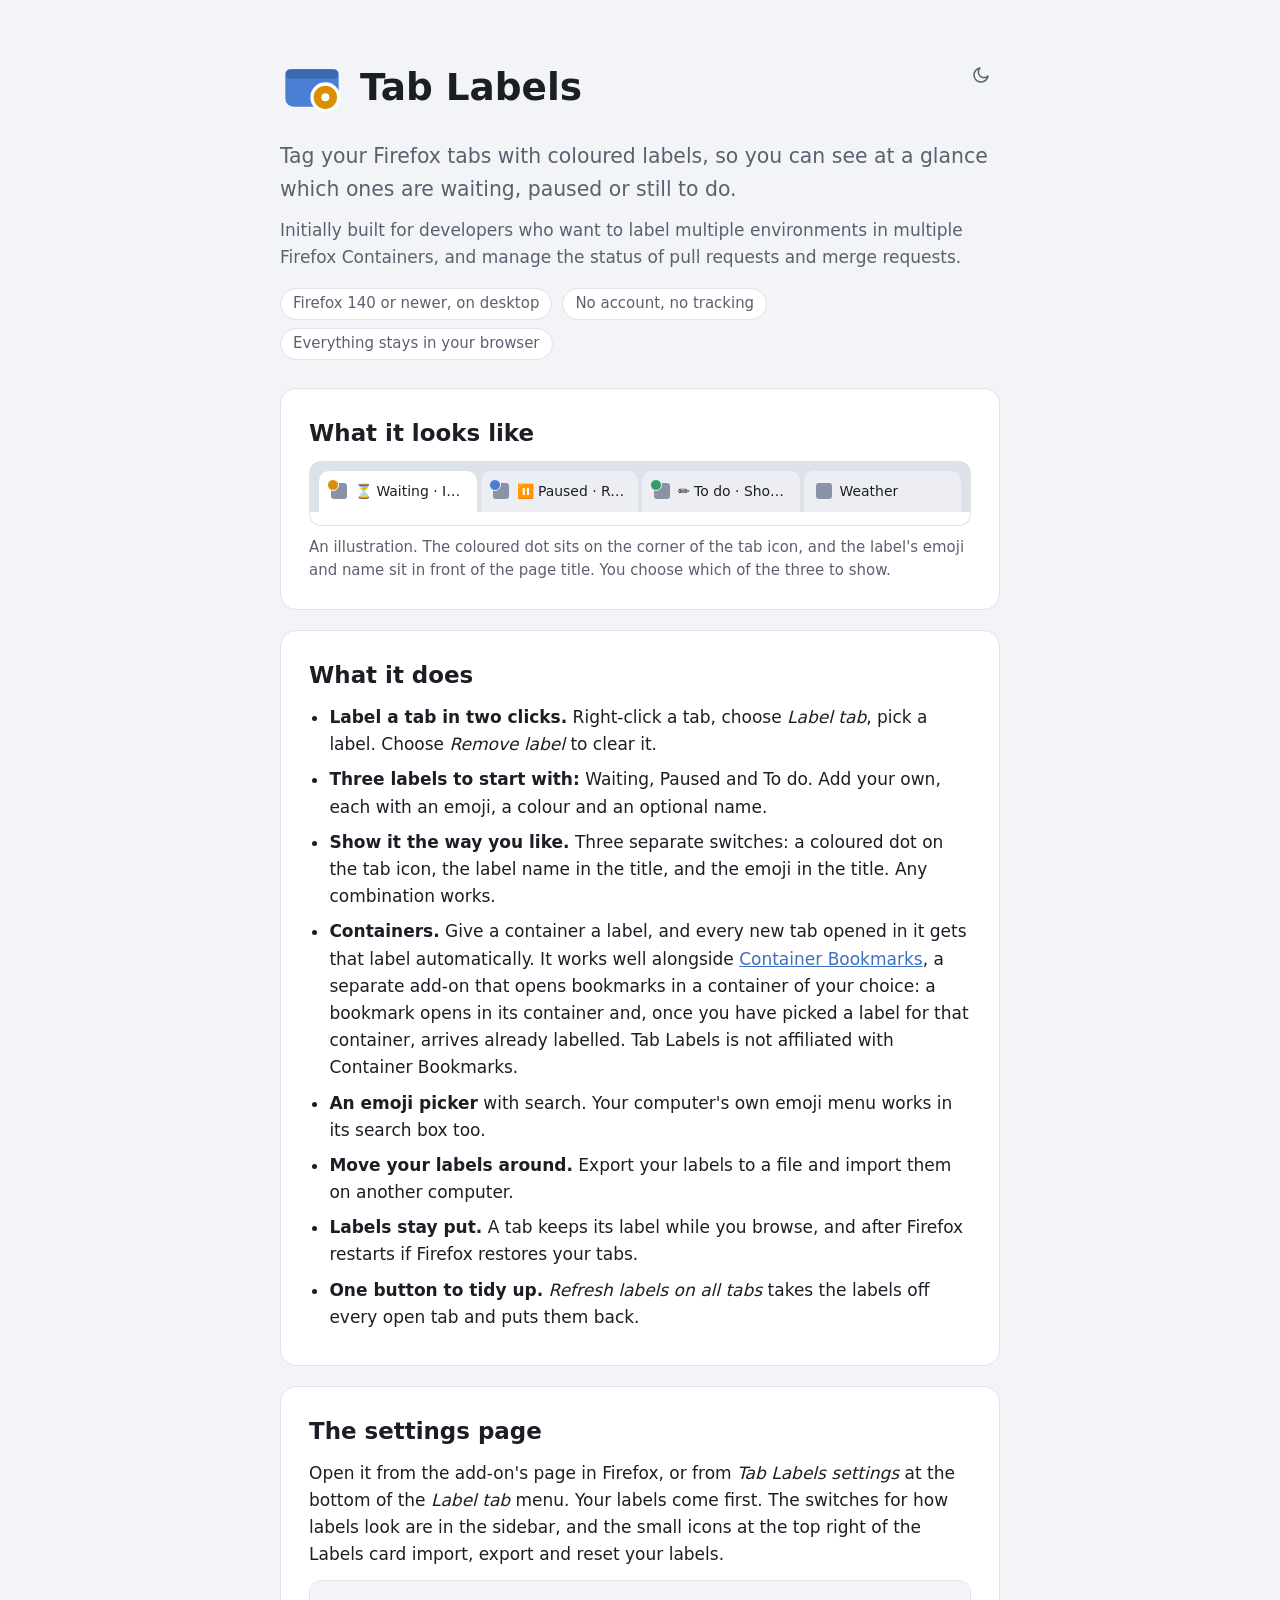
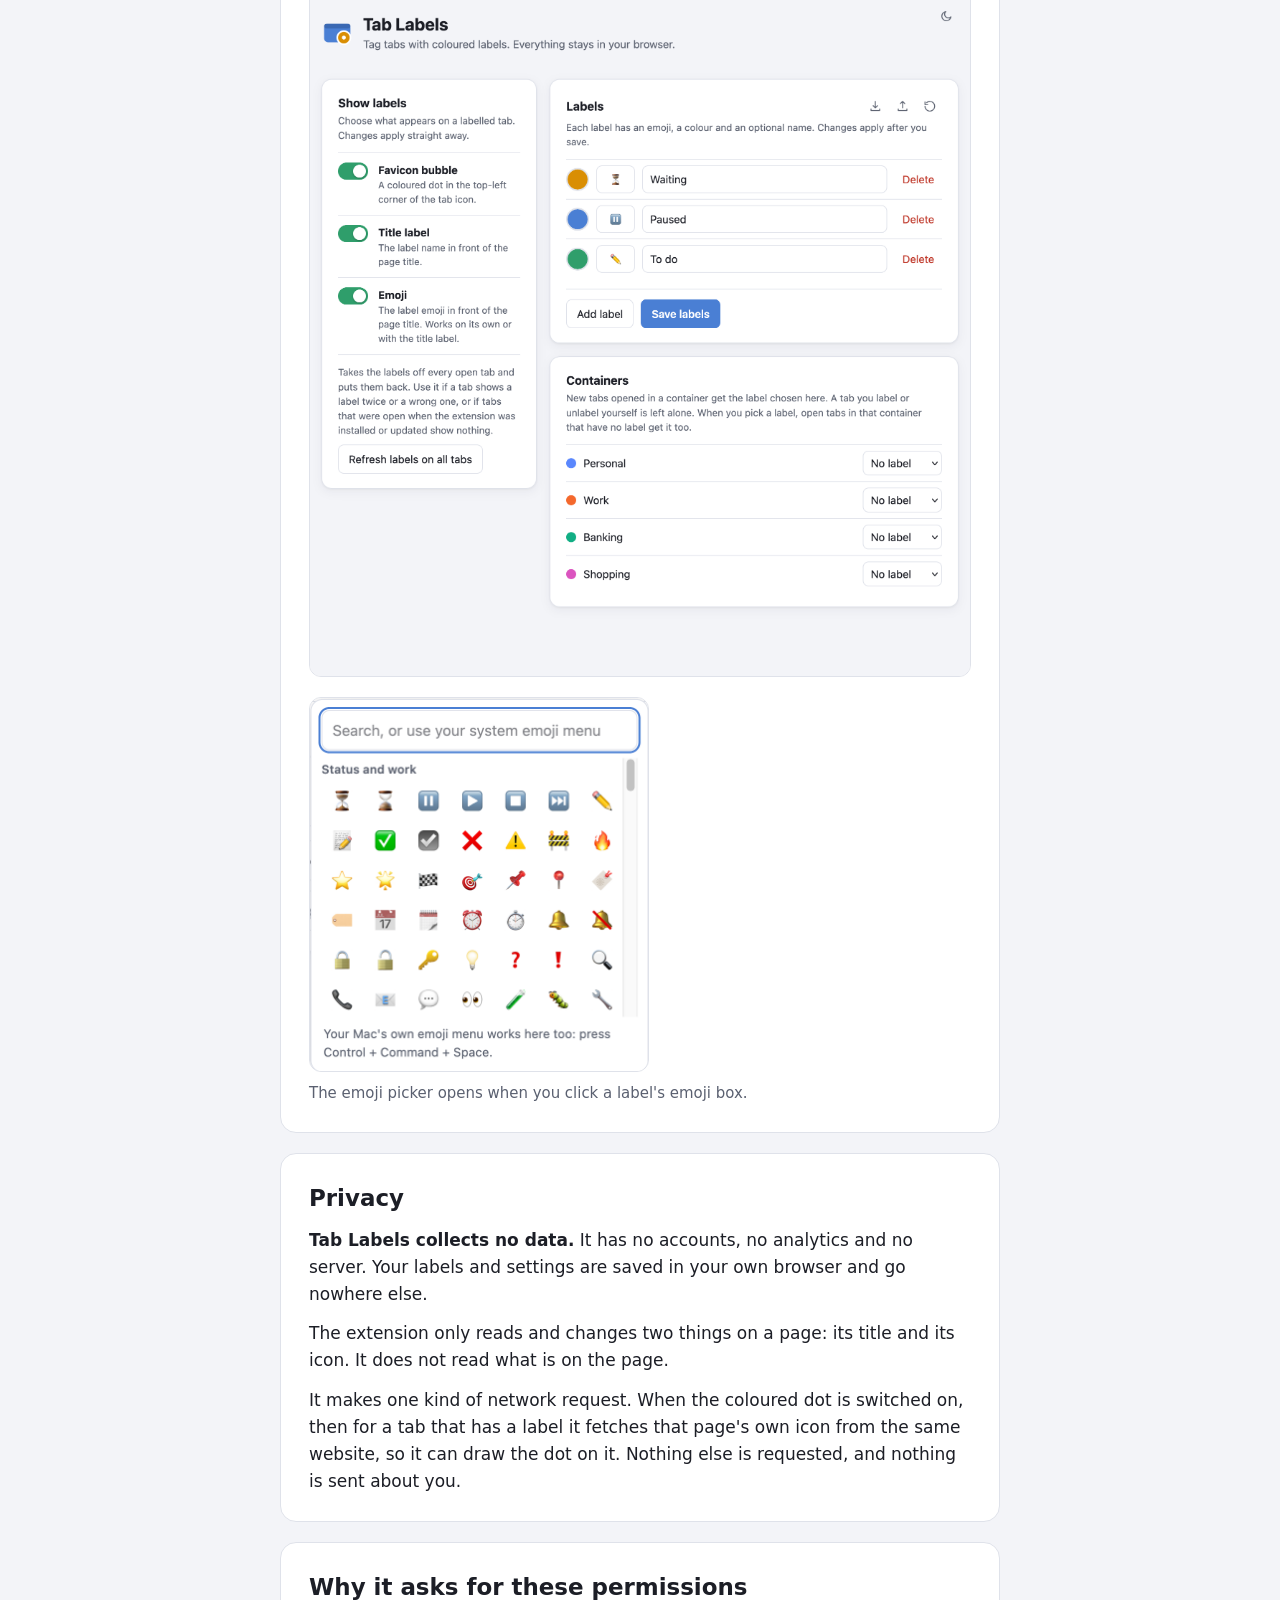
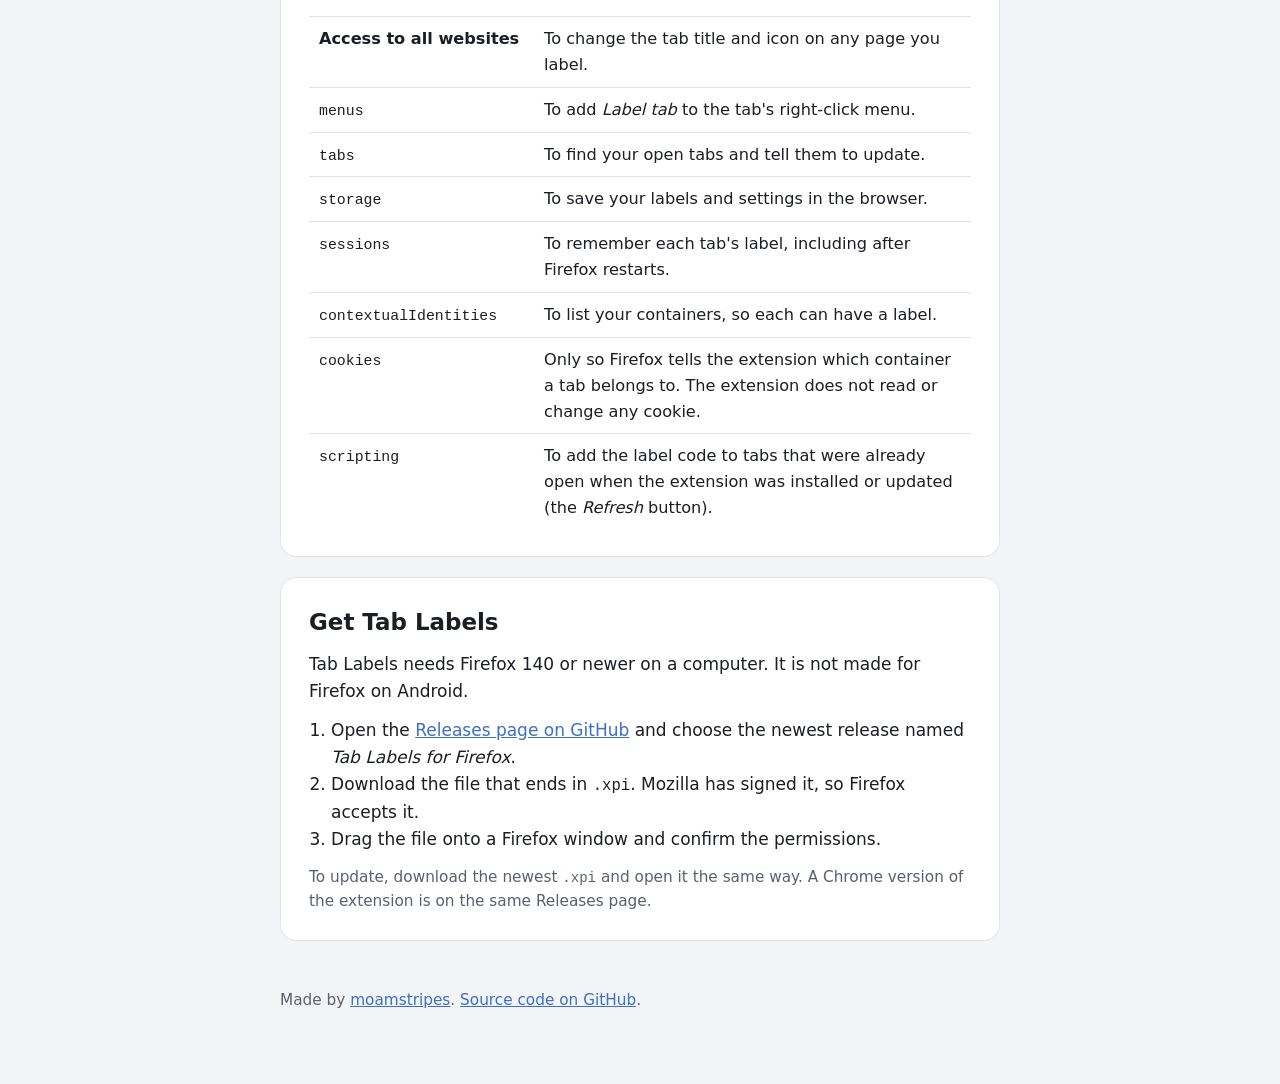
==== commit a9dc3303: "Remove the space theme Take away the "Take me to space" button, its spaceTheme setting, the space ba" ====
--- a/docs/index.html
+++ b/docs/index.html
@@ -403,27 +403,7 @@
         }
       }
 
-      .space-button {
-        padding: 7px 16px;
-        border: 1px solid var(--border);
-        border-radius: 999px;
-        background: var(--card);
-        color: var(--text);
-        font-size: 0.92rem;
-        line-height: 1.4;
-        cursor: pointer;
-      }
-
-      .space-button:hover {
-        border-color: var(--accent);
-      }
-
-      .space-button .when-space {
-        display: none;
-      }
-
-      .mode-toggle:has(input:focus-visible),
-      .space-button:has(input:focus-visible) {
+      .mode-toggle:has(input:focus-visible) {
         outline: 2px solid var(--accent);
         outline-offset: 2px;
       }
@@ -432,37 +412,6 @@
         .page-controls {
           display: none;
         }
-      }
-
-      /* "Take me to space": a pastel purple sky with little planets and stars */
-      :root:has(#space:checked) {
-        color-scheme: light;
-        --bg: #cdbdf0;
-        --card: rgba(255, 255, 255, 0.9);
-        --text: #2b2347;
-        --muted: #5d567f;
-        --border: rgba(110, 90, 170, 0.3);
-        --accent: #5b43b8;
-        --strip: #e6defa;
-        --tab: #ffffff;
-        --tab-idle: #f0eafc;
-      }
-
-      :root:has(#space:checked) .space-button .when-plain {
-        display: none;
-      }
-
-      :root:has(#space:checked) .space-button .when-space {
-        display: inline;
-      }
-
-      :root:has(#space:checked) .mode-toggle {
-        opacity: 0.4;
-        pointer-events: none;
-      }
-
-      :root:has(#space:checked) body {
-        background: #cdbdf0 url("assets/space.svg") center / cover no-repeat fixed;
       }
 
       @media (max-width: 560px) {
@@ -495,11 +444,6 @@
               <svg class="icon-moon" viewBox="0 0 24 24" aria-hidden="true"><path d="M20.5 13.2A8.5 8.5 0 1 1 10.8 3.5a6.8 6.8 0 0 0 9.7 9.7z" /></svg>
               <svg class="icon-sun" viewBox="0 0 24 24" aria-hidden="true"><circle cx="12" cy="12" r="4" /><path d="M12 2.5v2.2m0 14.6v2.2M4.9 4.9l1.6 1.6m11 11 1.6 1.6M2.5 12h2.2m14.6 0h2.2M4.9 19.1l1.6-1.6m11-11 1.6-1.6" /></svg>
             </label>
-            <label class="space-button">
-              <input type="checkbox" id="space" class="vh" />
-              <span class="when-plain">Take me to space <span aria-hidden="true">⋆｡°✩₊˚.⋆☾⋆⁺✧</span></span>
-              <span class="when-space">Land back <span aria-hidden="true">(︶︹︺)</span></span>
-            </label>
           </div>
         </div>
         <p class="lead">
@@ -545,7 +489,6 @@
             <li><strong>An emoji picker</strong> with search. Your computer's own emoji menu works in its search box too.</li>
             <li><strong>Move your labels around.</strong> Export your labels to a file and import them on another computer.</li>
             <li><strong>Labels stay put.</strong> A tab keeps its label while you browse, and after Firefox restarts if Firefox restores your tabs.</li>
-            <li><strong>A little extra.</strong> Press <em>Take me to space <span aria-hidden="true">⋆｡°✩₊˚.⋆☾⋆⁺✧</span></em> at the top right of the settings, or of this page, for a pastel purple sky with little planets and stars. <em>Land back <span aria-hidden="true">(︶︹︺)</span></em> takes you home. The sun and moon beside it switch between light and dark mode.</li>
             <li><strong>One button to tidy up.</strong> <em>Refresh labels on all tabs</em> takes the labels off every open tab and puts them back.</li>
           </ul>
         </section>
@@ -561,10 +504,6 @@
             <figure>
               <img class="shot picker" src="assets/emoji-picker.png" alt="The emoji picker: a search box and a grid of emoji in sections." width="340" height="375" />
               <figcaption>The emoji picker opens when you click a label's emoji box.</figcaption>
-            </figure>
-            <figure>
-              <img class="shot" src="assets/settings-space.png" alt="The settings page after switching on 'Take me to space': the same cards on a pastel purple sky with little planets and stars." width="1200" height="775" />
-              <figcaption>The same page after flipping <em>Take me to space</em>.</figcaption>
             </figure>
           </div>
         </section>
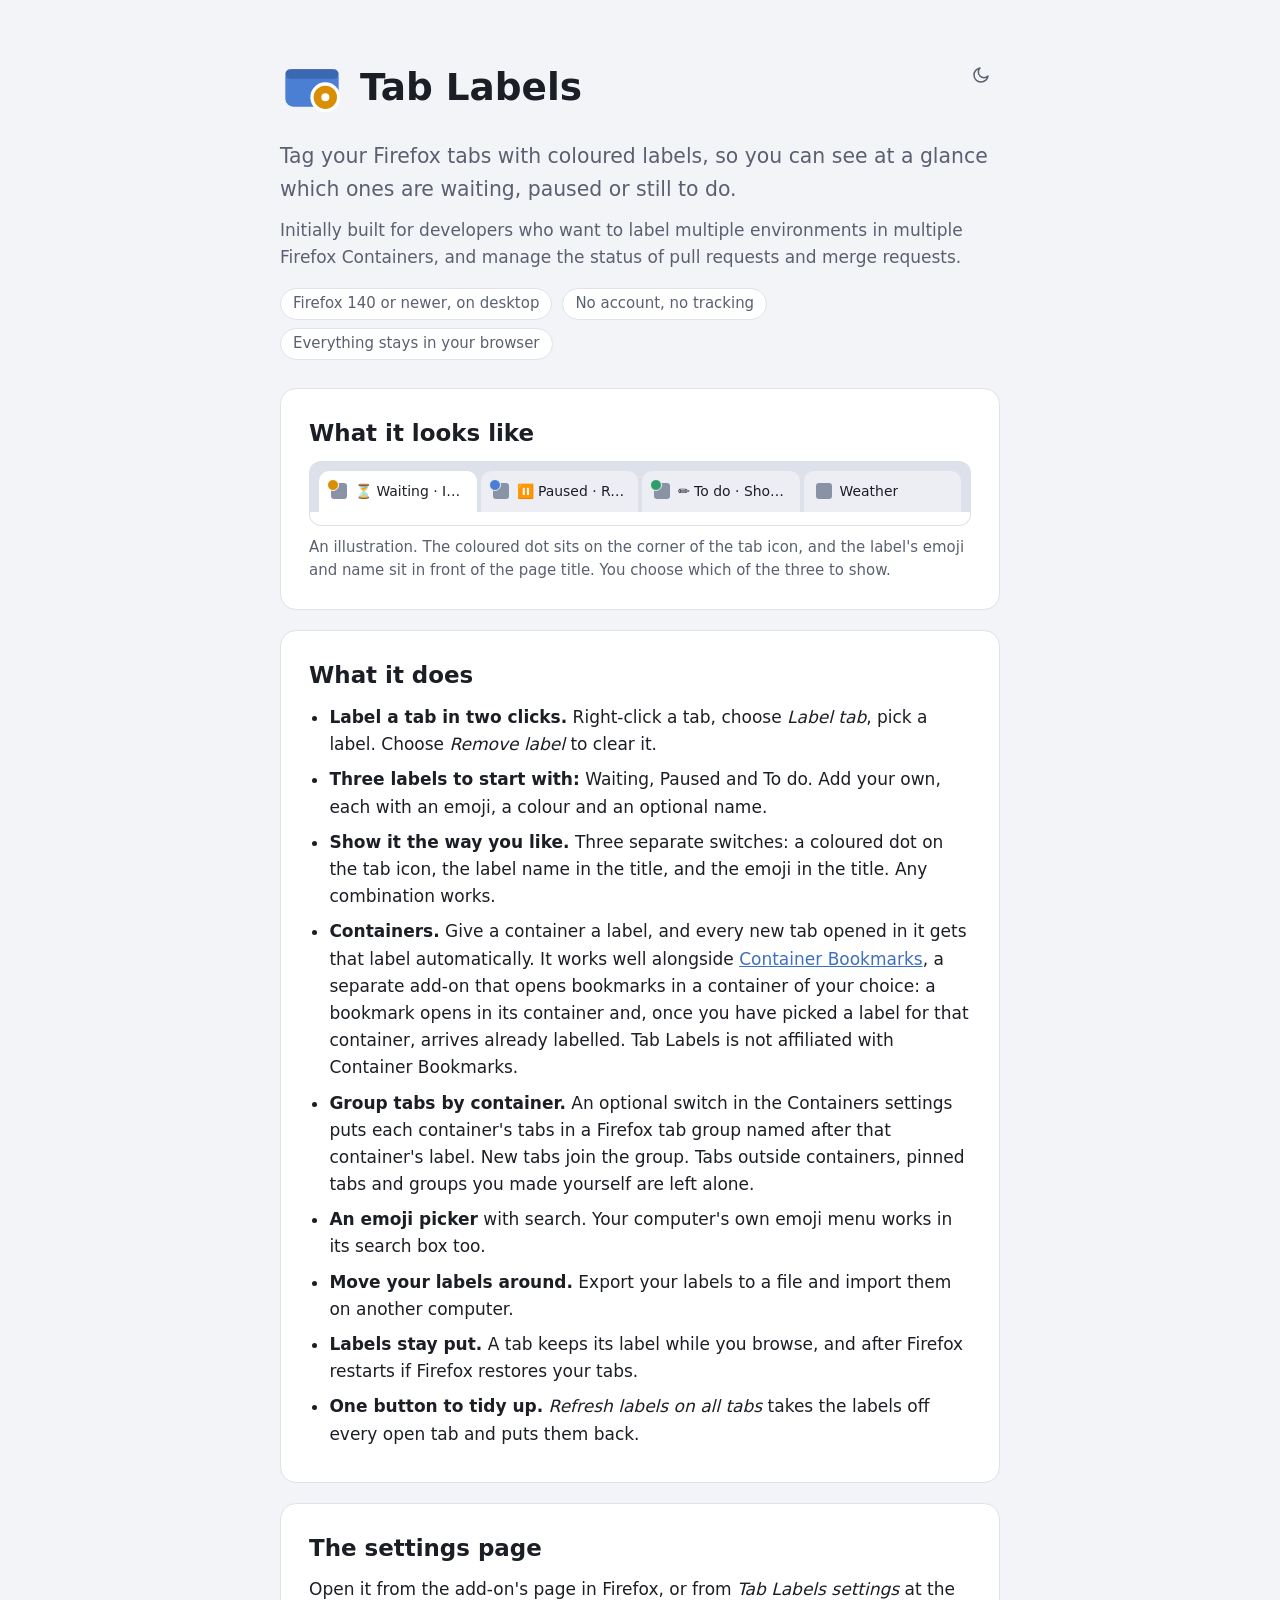
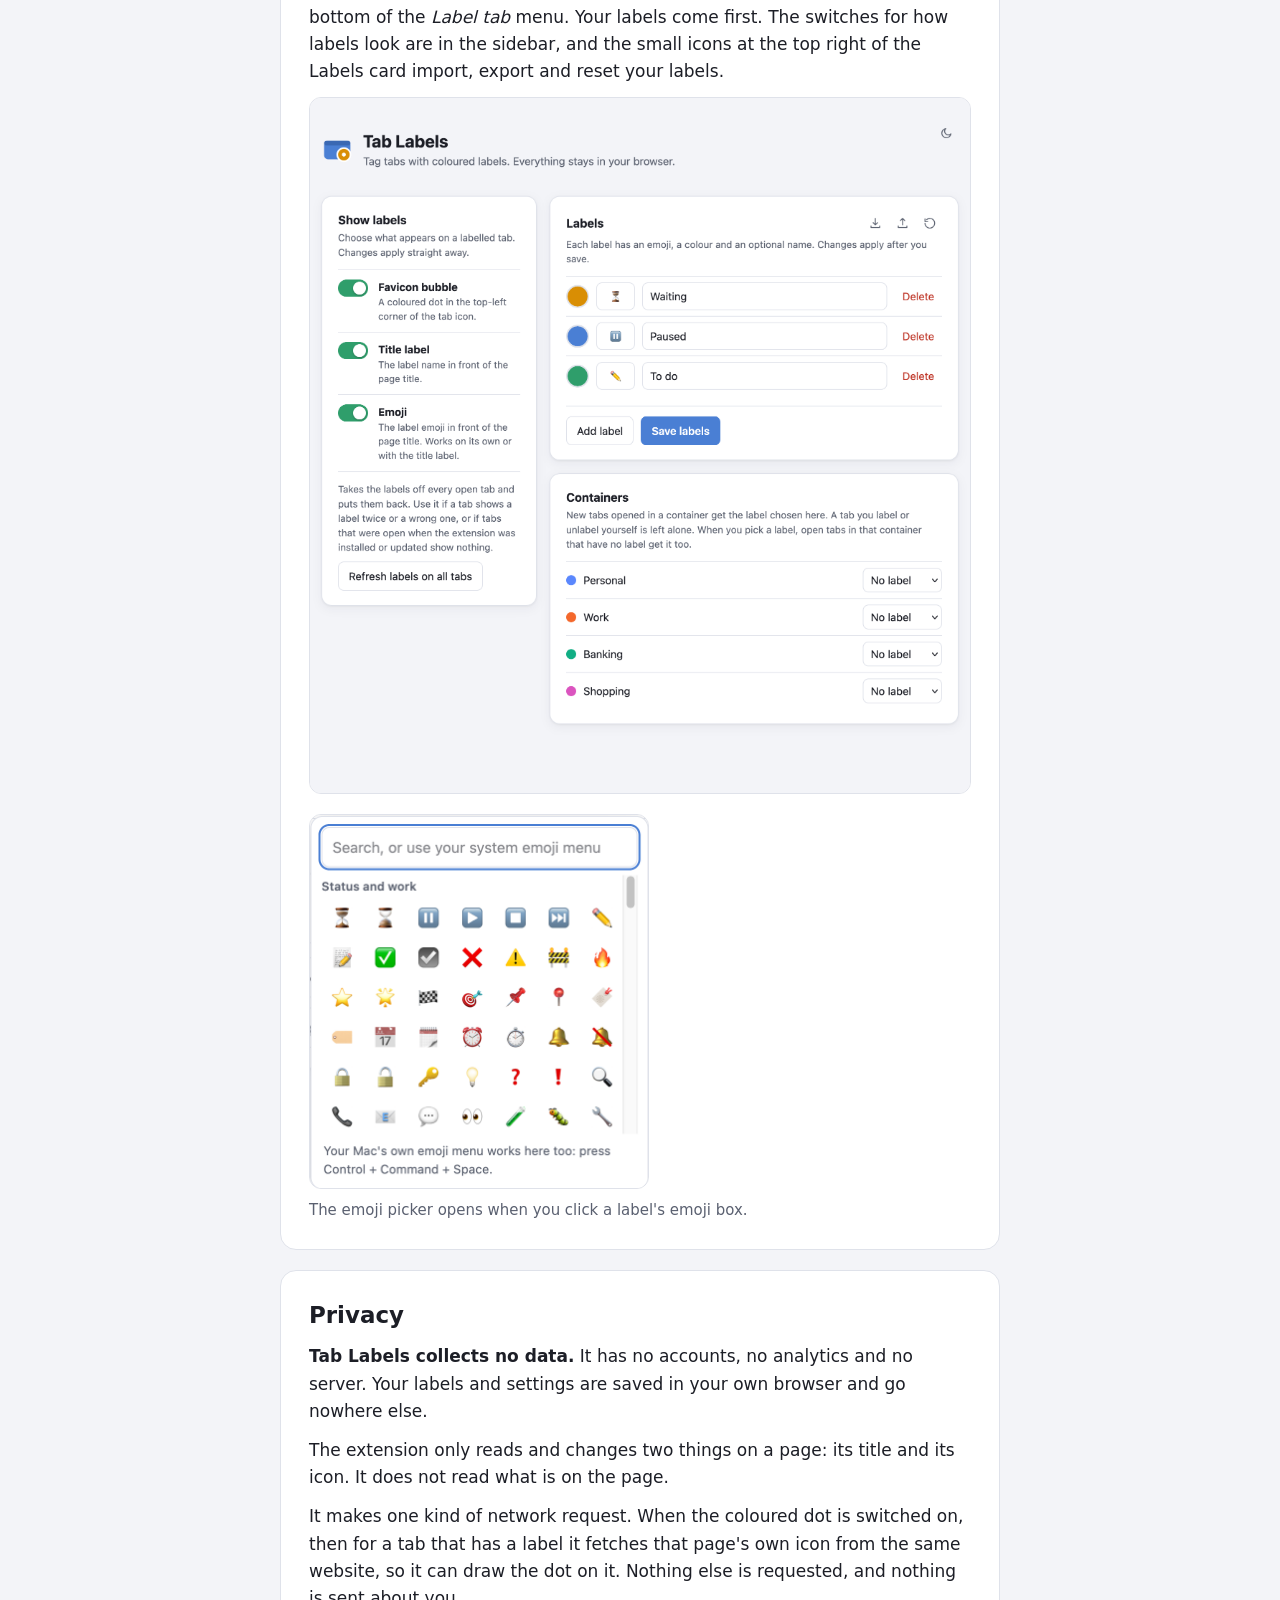
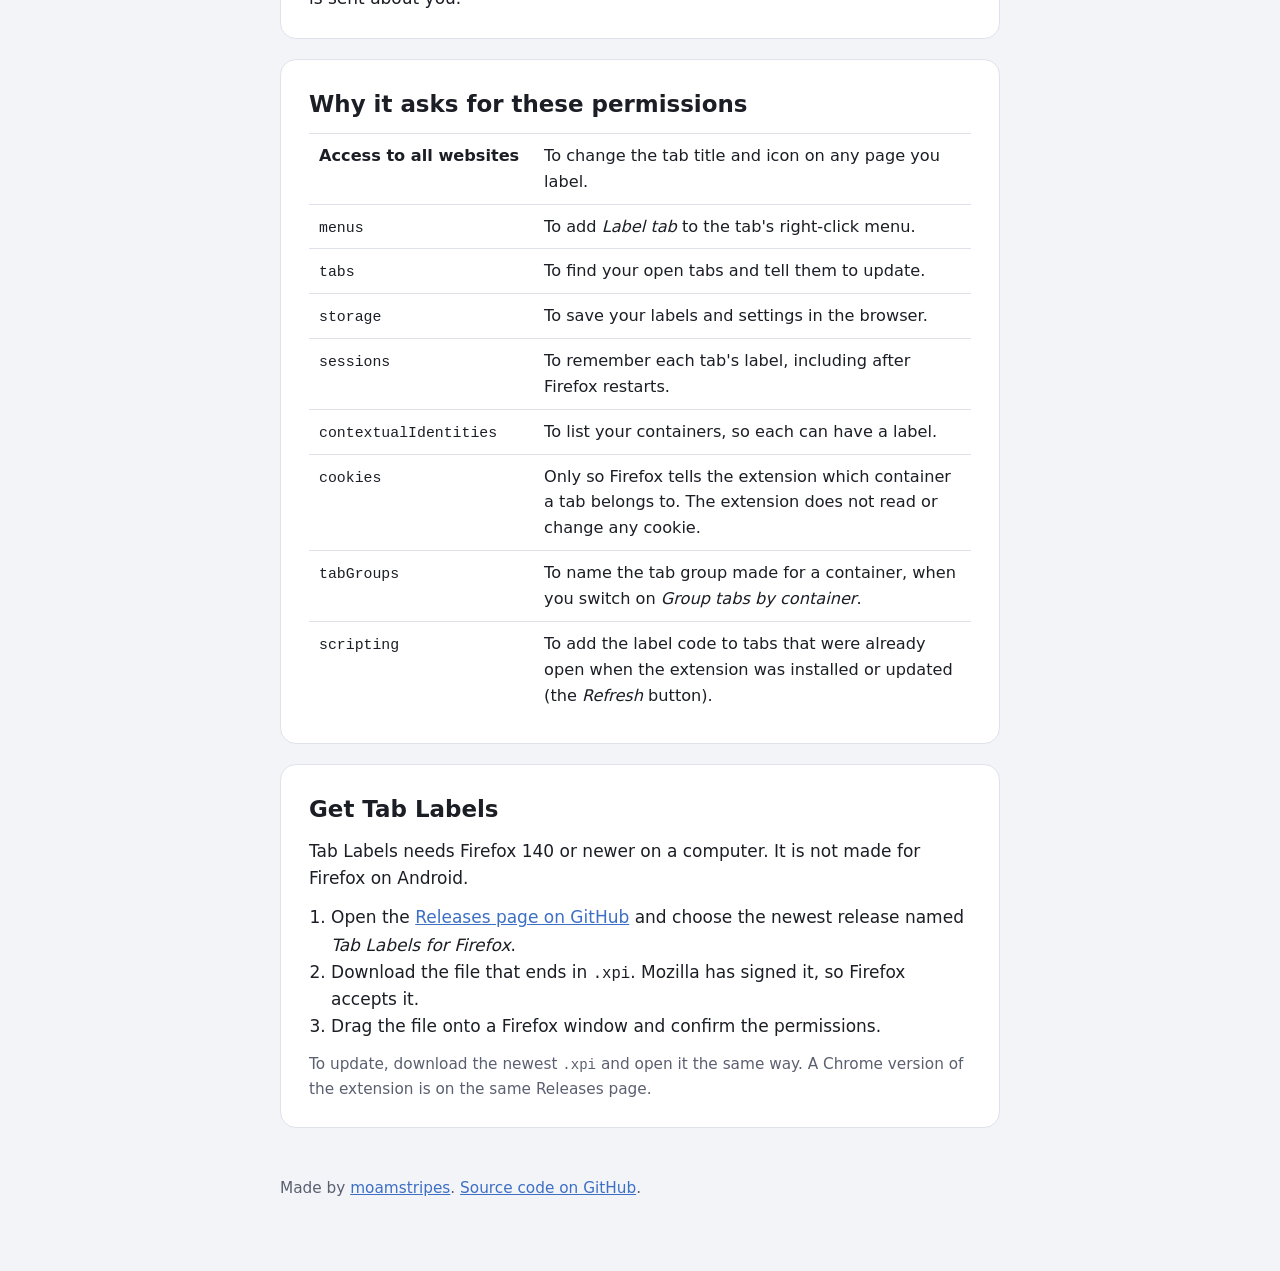
==== commit 019d54e0: "Group tabs by container (Firefox 1.6.0) A switch in the Containers settings puts each container's ta" ====
--- a/docs/index.html
+++ b/docs/index.html
@@ -486,6 +486,7 @@
             <li><strong>Three labels to start with:</strong> Waiting, Paused and To do. Add your own, each with an emoji, a colour and an optional name.</li>
             <li><strong>Show it the way you like.</strong> Three separate switches: a coloured dot on the tab icon, the label name in the title, and the emoji in the title. Any combination works.</li>
             <li><strong>Containers.</strong> Give a container a label, and every new tab opened in it gets that label automatically. It works well alongside <a href="https://addons.mozilla.org/en-US/firefox/addon/container-bookmarks/" rel="noopener">Container Bookmarks</a>, a separate add-on that opens bookmarks in a container of your choice: a bookmark opens in its container and, once you have picked a label for that container, arrives already labelled. Tab Labels is not affiliated with Container Bookmarks.</li>
+            <li><strong>Group tabs by container.</strong> An optional switch in the Containers settings puts each container's tabs in a Firefox tab group named after that container's label. New tabs join the group. Tabs outside containers, pinned tabs and groups you made yourself are left alone.</li>
             <li><strong>An emoji picker</strong> with search. Your computer's own emoji menu works in its search box too.</li>
             <li><strong>Move your labels around.</strong> Export your labels to a file and import them on another computer.</li>
             <li><strong>Labels stay put.</strong> A tab keeps its label while you browse, and after Firefox restarts if Firefox restores your tabs.</li>
@@ -526,6 +527,7 @@
               <tr><th scope="row"><code>sessions</code></th><td>To remember each tab's label, including after Firefox restarts.</td></tr>
               <tr><th scope="row"><code>contextualIdentities</code></th><td>To list your containers, so each can have a label.</td></tr>
               <tr><th scope="row"><code>cookies</code></th><td>Only so Firefox tells the extension which container a tab belongs to. The extension does not read or change any cookie.</td></tr>
+              <tr><th scope="row"><code>tabGroups</code></th><td>To name the tab group made for a container, when you switch on <em>Group tabs by container</em>.</td></tr>
               <tr><th scope="row"><code>scripting</code></th><td>To add the label code to tabs that were already open when the extension was installed or updated (the <em>Refresh</em> button).</td></tr>
             </tbody>
           </table>
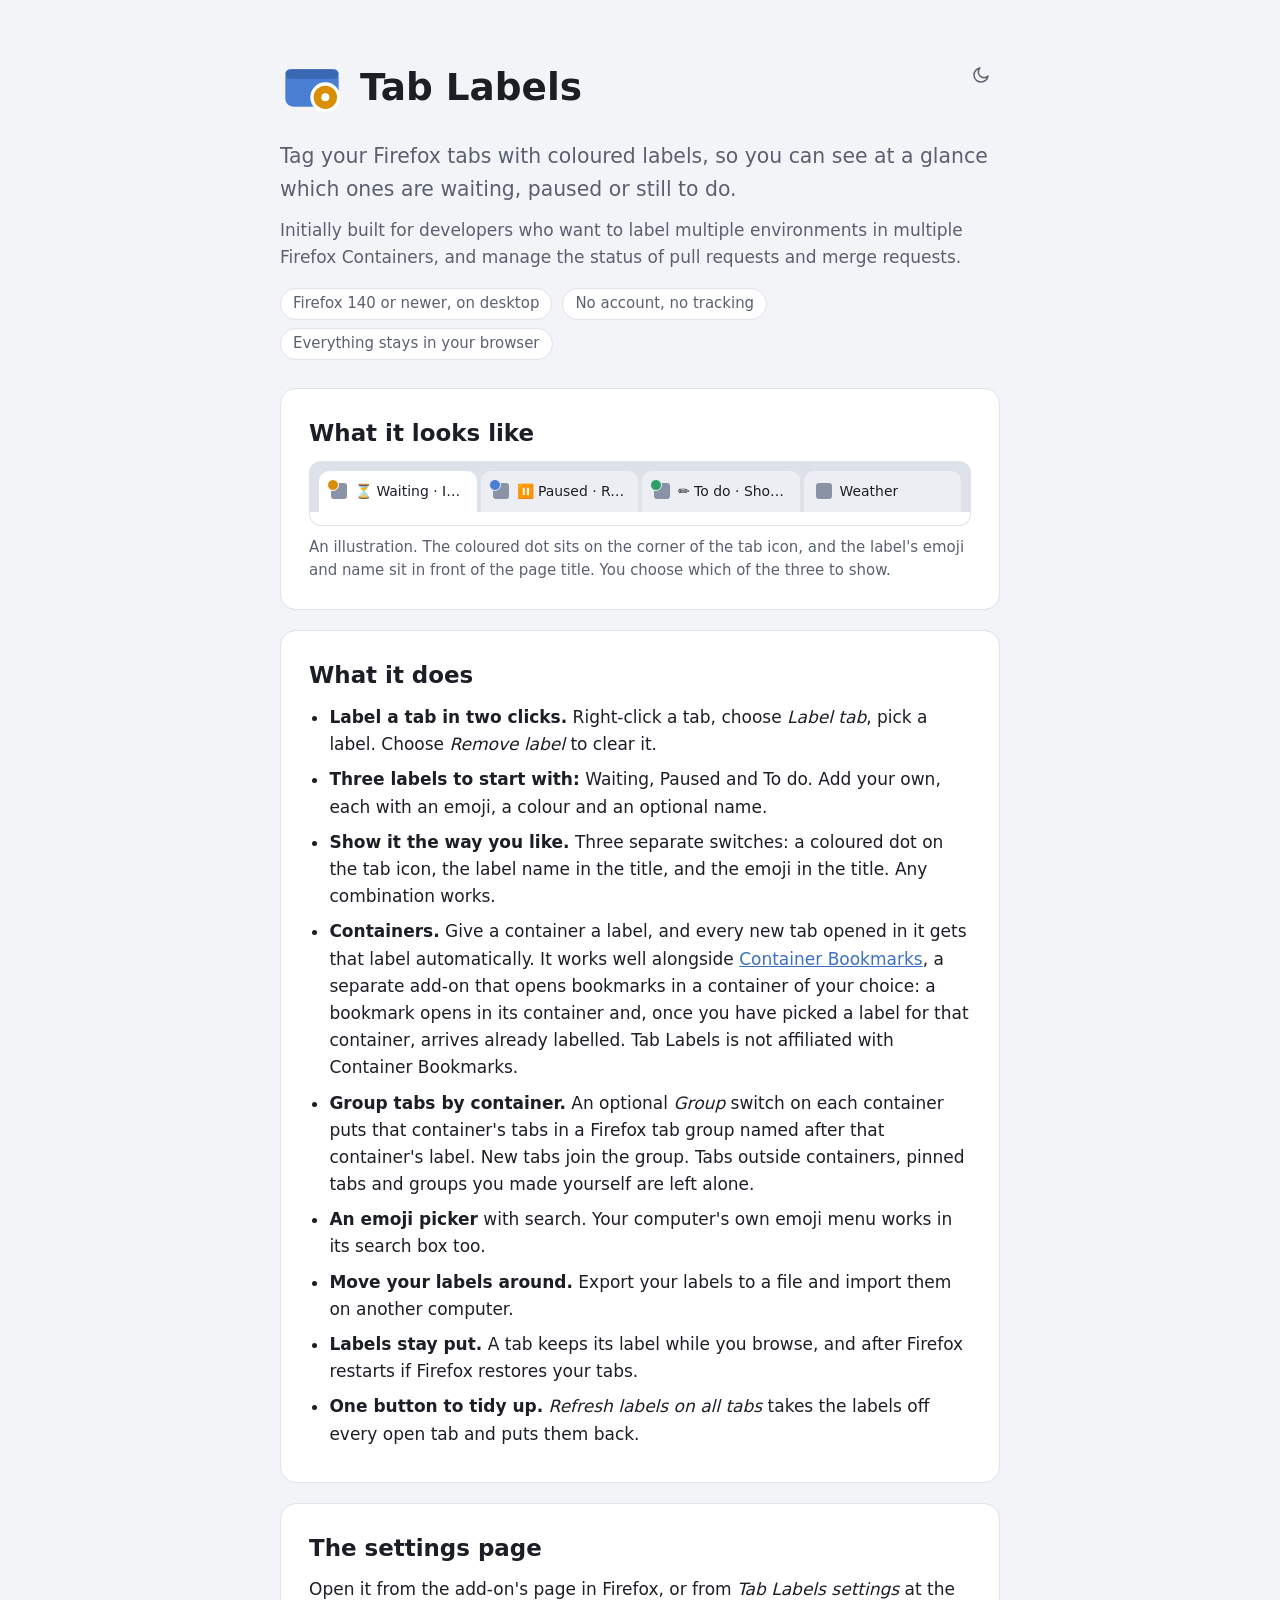
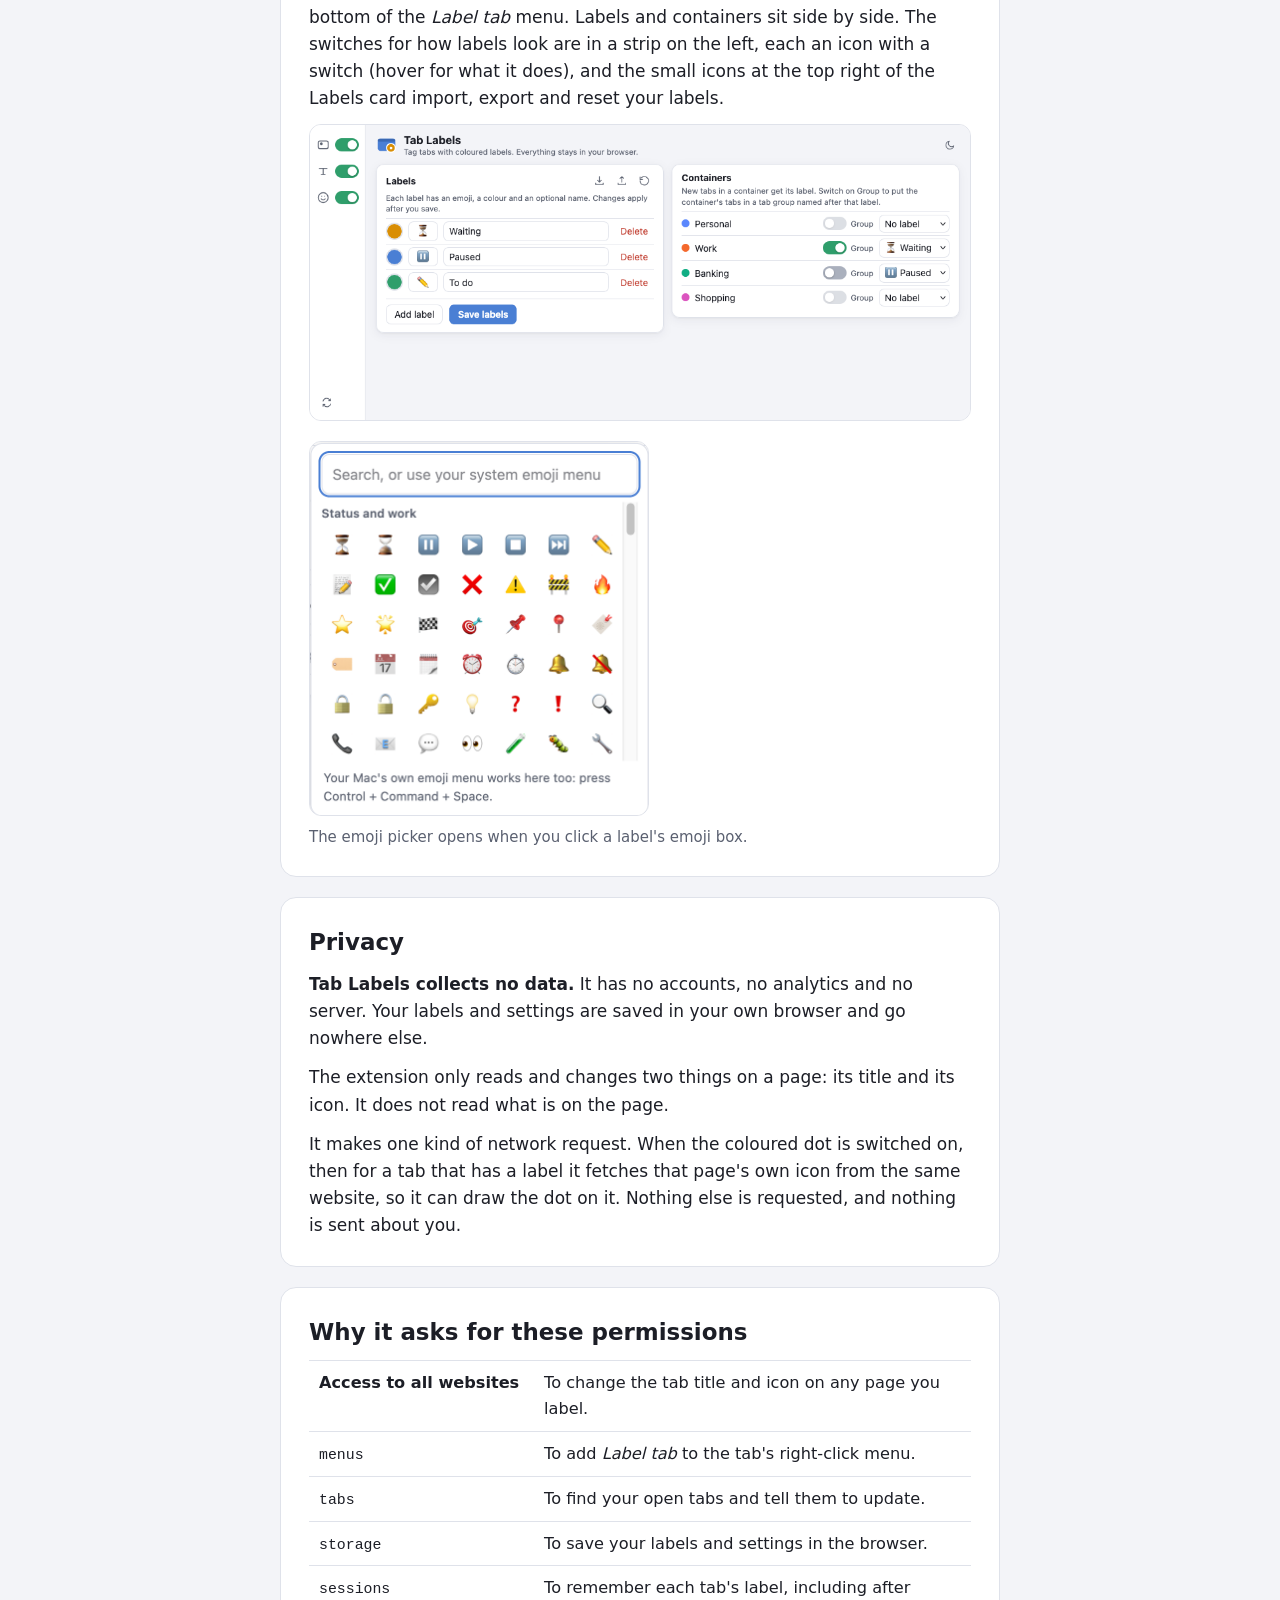
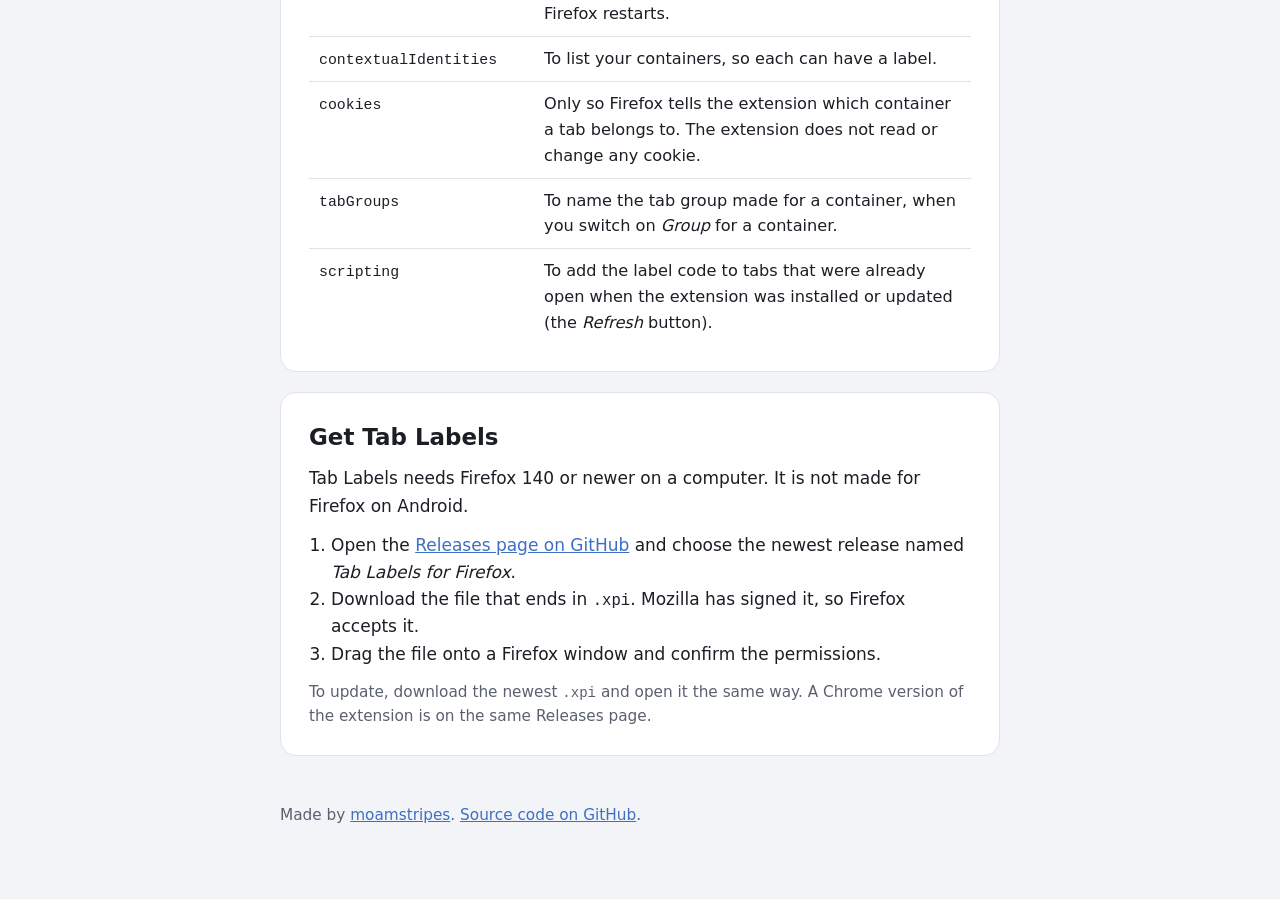
==== commit 1d6c4914: "Per-container tab grouping and a compact settings page Grouping is now a Group switch on each contai" ====
--- a/docs/index.html
+++ b/docs/index.html
@@ -486,7 +486,7 @@
             <li><strong>Three labels to start with:</strong> Waiting, Paused and To do. Add your own, each with an emoji, a colour and an optional name.</li>
             <li><strong>Show it the way you like.</strong> Three separate switches: a coloured dot on the tab icon, the label name in the title, and the emoji in the title. Any combination works.</li>
             <li><strong>Containers.</strong> Give a container a label, and every new tab opened in it gets that label automatically. It works well alongside <a href="https://addons.mozilla.org/en-US/firefox/addon/container-bookmarks/" rel="noopener">Container Bookmarks</a>, a separate add-on that opens bookmarks in a container of your choice: a bookmark opens in its container and, once you have picked a label for that container, arrives already labelled. Tab Labels is not affiliated with Container Bookmarks.</li>
-            <li><strong>Group tabs by container.</strong> An optional switch in the Containers settings puts each container's tabs in a Firefox tab group named after that container's label. New tabs join the group. Tabs outside containers, pinned tabs and groups you made yourself are left alone.</li>
+            <li><strong>Group tabs by container.</strong> An optional <em>Group</em> switch on each container puts that container's tabs in a Firefox tab group named after that container's label. New tabs join the group. Tabs outside containers, pinned tabs and groups you made yourself are left alone.</li>
             <li><strong>An emoji picker</strong> with search. Your computer's own emoji menu works in its search box too.</li>
             <li><strong>Move your labels around.</strong> Export your labels to a file and import them on another computer.</li>
             <li><strong>Labels stay put.</strong> A tab keeps its label while you browse, and after Firefox restarts if Firefox restores your tabs.</li>
@@ -496,11 +496,11 @@
 
         <section aria-labelledby="settings">
           <h2 id="settings">The settings page</h2>
-          <p>Open it from the add-on's page in Firefox, or from <em>Tab Labels settings</em> at the bottom of the <em>Label tab</em> menu. Your labels come first. The switches for how labels look are in the sidebar, and the small icons at the top right of the Labels card import, export and reset your labels.</p>
+          <p>Open it from the add-on's page in Firefox, or from <em>Tab Labels settings</em> at the bottom of the <em>Label tab</em> menu. Labels and containers sit side by side. The switches for how labels look are in a strip on the left, each an icon with a switch (hover for what it does), and the small icons at the top right of the Labels card import, export and reset your labels.</p>
           <div class="shots">
             <picture>
               <source srcset="assets/settings-dark.png" media="(prefers-color-scheme: dark)" />
-              <img class="shot" src="assets/settings-light.png" alt="The settings page: the list of labels with their emoji, name and colour, and a list of containers, with a sidebar of switches for the dot, the title label and the emoji." width="920" height="968" />
+              <img class="shot" src="assets/settings-light.png" alt="The settings page: the list of labels with their emoji, name and colour, and a list of containers, with a strip of switches on the left for the dot, the title label and the emoji." width="1000" height="447" />
             </picture>
             <figure>
               <img class="shot picker" src="assets/emoji-picker.png" alt="The emoji picker: a search box and a grid of emoji in sections." width="340" height="375" />
@@ -527,7 +527,7 @@
               <tr><th scope="row"><code>sessions</code></th><td>To remember each tab's label, including after Firefox restarts.</td></tr>
               <tr><th scope="row"><code>contextualIdentities</code></th><td>To list your containers, so each can have a label.</td></tr>
               <tr><th scope="row"><code>cookies</code></th><td>Only so Firefox tells the extension which container a tab belongs to. The extension does not read or change any cookie.</td></tr>
-              <tr><th scope="row"><code>tabGroups</code></th><td>To name the tab group made for a container, when you switch on <em>Group tabs by container</em>.</td></tr>
+              <tr><th scope="row"><code>tabGroups</code></th><td>To name the tab group made for a container, when you switch on <em>Group</em> for a container.</td></tr>
               <tr><th scope="row"><code>scripting</code></th><td>To add the label code to tabs that were already open when the extension was installed or updated (the <em>Refresh</em> button).</td></tr>
             </tbody>
           </table>
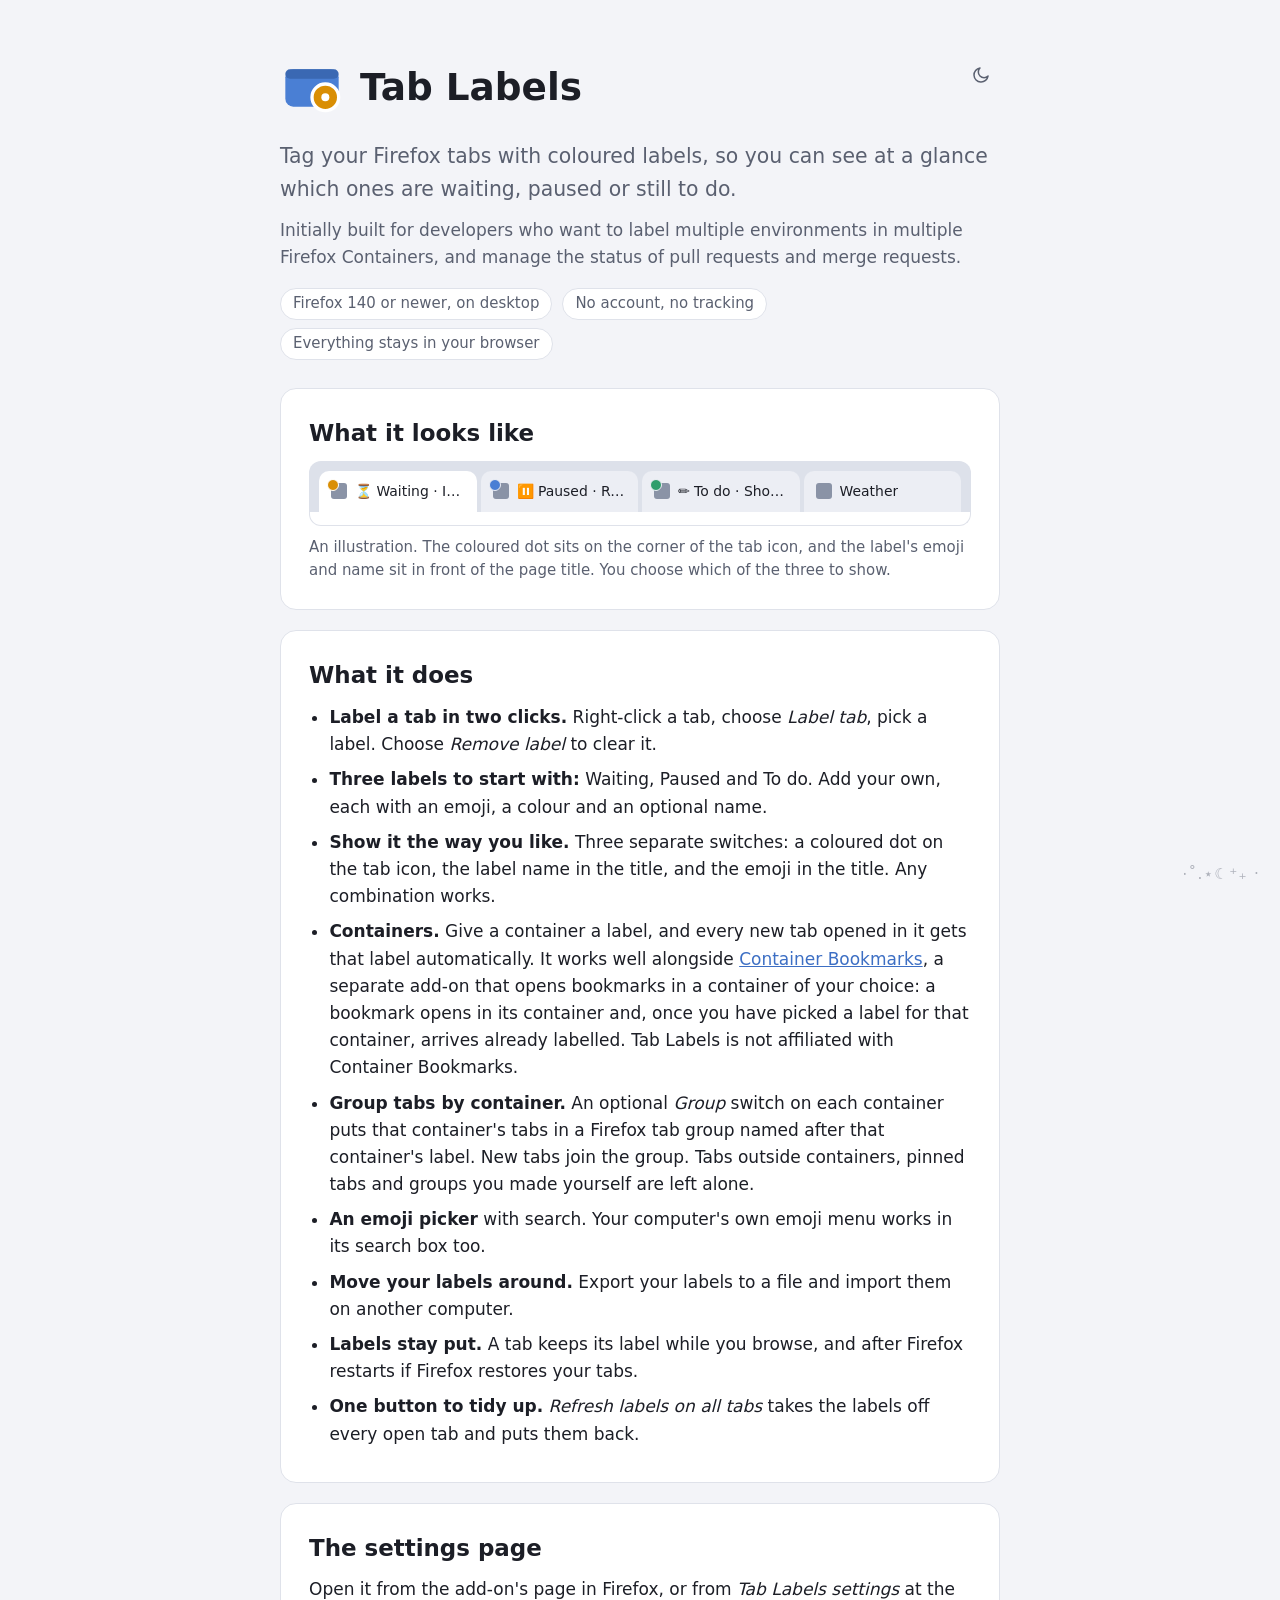
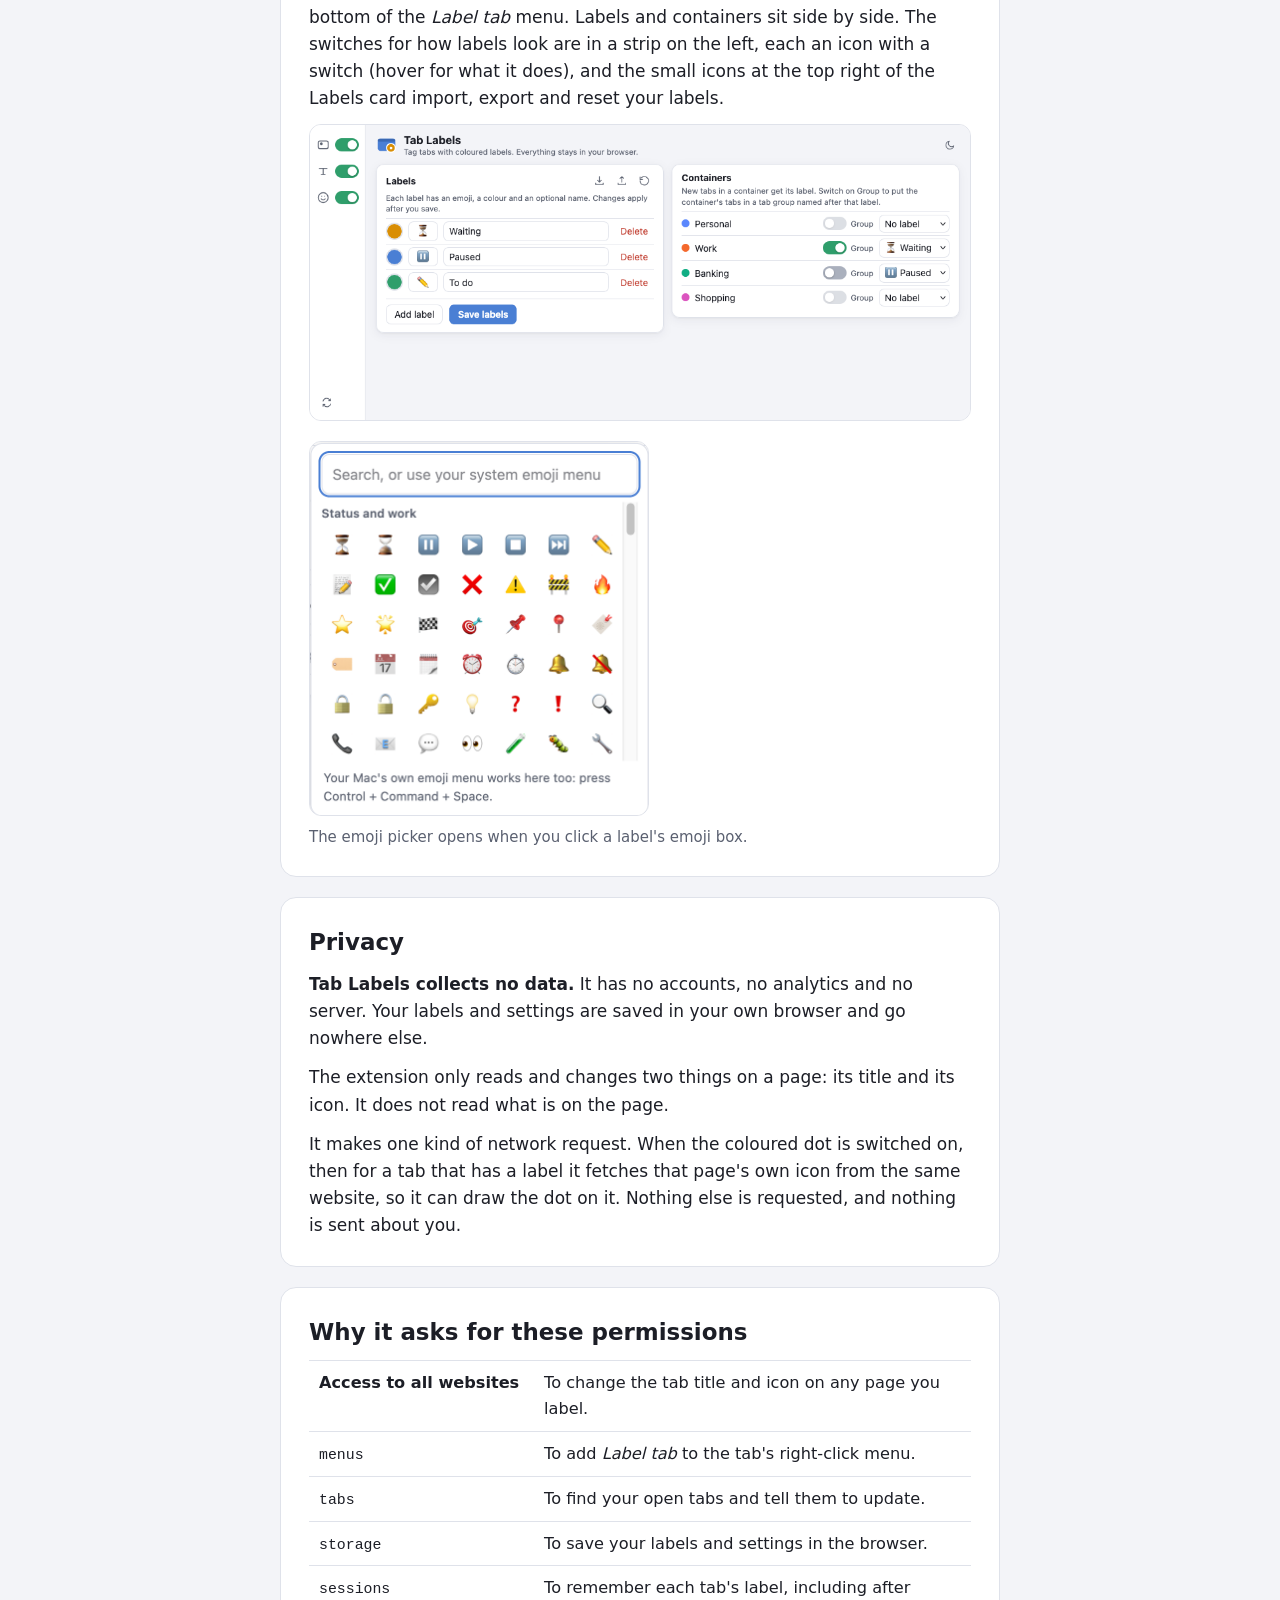
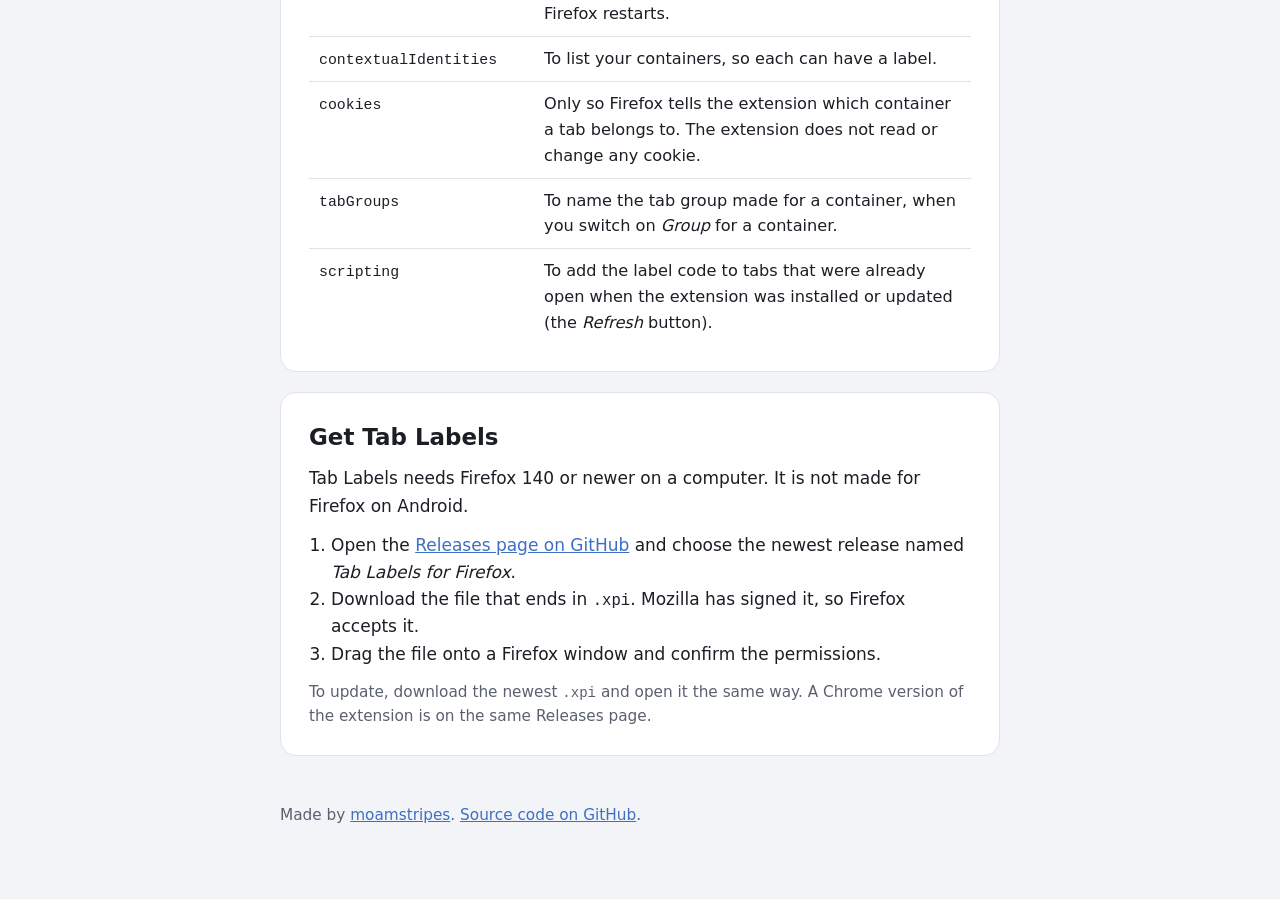
==== commit 6452fd89: "Add a hidden space switch to the settings pages and the website A few symbols fixed at the bottom ri" ====
--- a/docs/index.html
+++ b/docs/index.html
@@ -406,6 +406,44 @@
       .mode-toggle:has(input:focus-visible) {
         outline: 2px solid var(--accent);
         outline-offset: 2px;
+      }
+
+      /* A quiet switch at the bottom right, just a few symbols. It puts assets/space.png behind the page. */
+      .space-toggle {
+        position: fixed;
+        right: 14px;
+        bottom: 10px;
+        padding: 4px 6px;
+        border-radius: 4px;
+        color: var(--muted);
+        font-size: 0.9rem;
+        letter-spacing: 0.08em;
+        opacity: 0.45;
+        cursor: pointer;
+        text-shadow: 0 0 6px var(--bg), 0 0 2px var(--bg);
+      }
+
+      .space-toggle:hover,
+      .space-toggle:has(input:focus-visible) {
+        opacity: 1;
+      }
+
+      .space-toggle:has(input:focus-visible) {
+        outline: 2px solid var(--accent);
+        outline-offset: 2px;
+      }
+
+      :root:has(#space:checked) body {
+        background: var(--bg) url("assets/space.png") center / cover no-repeat fixed;
+      }
+
+      :root:has(#space:checked) header {
+        --muted: var(--text);
+        text-shadow: 0 0 8px var(--bg), 0 0 3px var(--bg);
+      }
+
+      :root:has(#space:checked) .space-toggle {
+        opacity: 0.8;
       }
 
       @supports not selector(:has(*)) {
@@ -548,6 +586,11 @@
       <footer>
         <p>Made by <a href="https://github.com/moamstripes">moamstripes</a>. <a href="https://github.com/moamstripes/tab-labels">Source code on GitHub</a>.</p>
       </footer>
+      <label class="space-toggle">
+        <input type="checkbox" id="space" class="vh" />
+        <span class="vh">Space background</span>
+        <span aria-hidden="true">⋅˚.⋆☾⁺₊ ‧</span>
+      </label>
     </div>
   </body>
 </html>
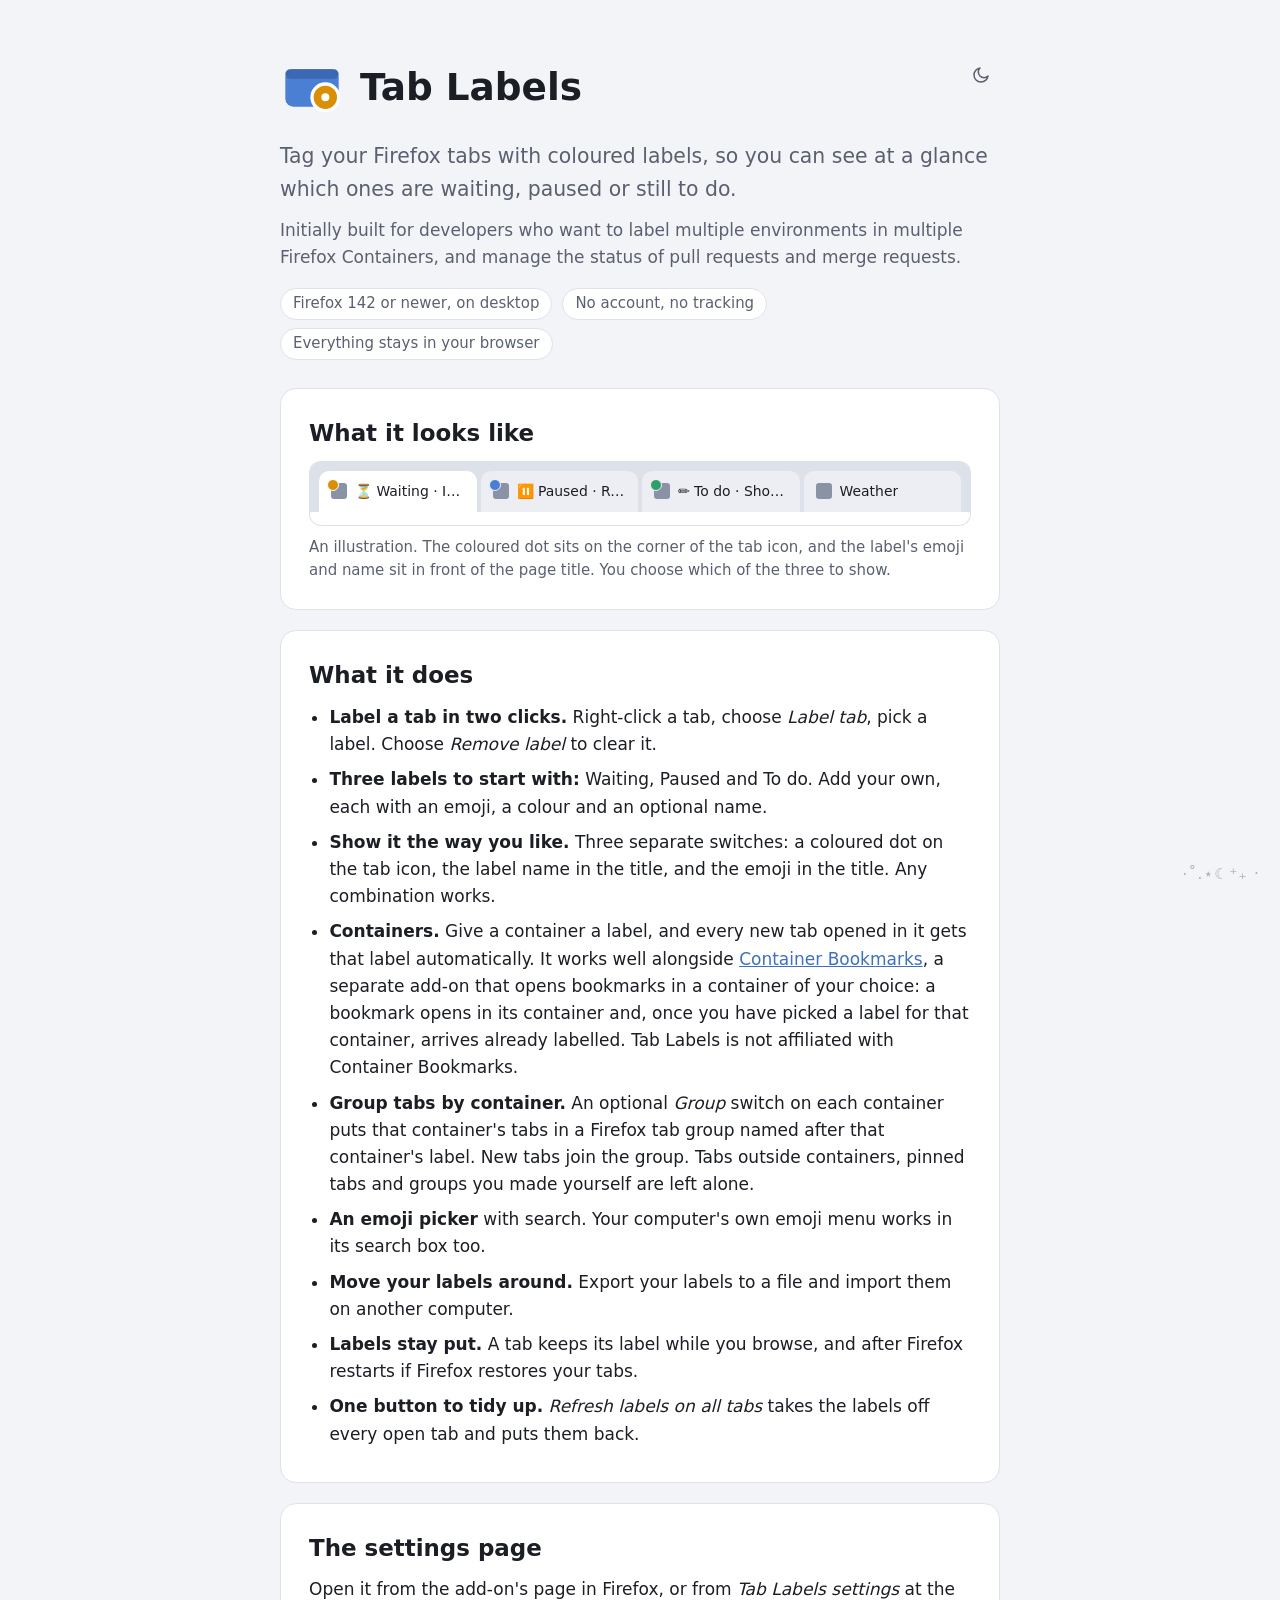
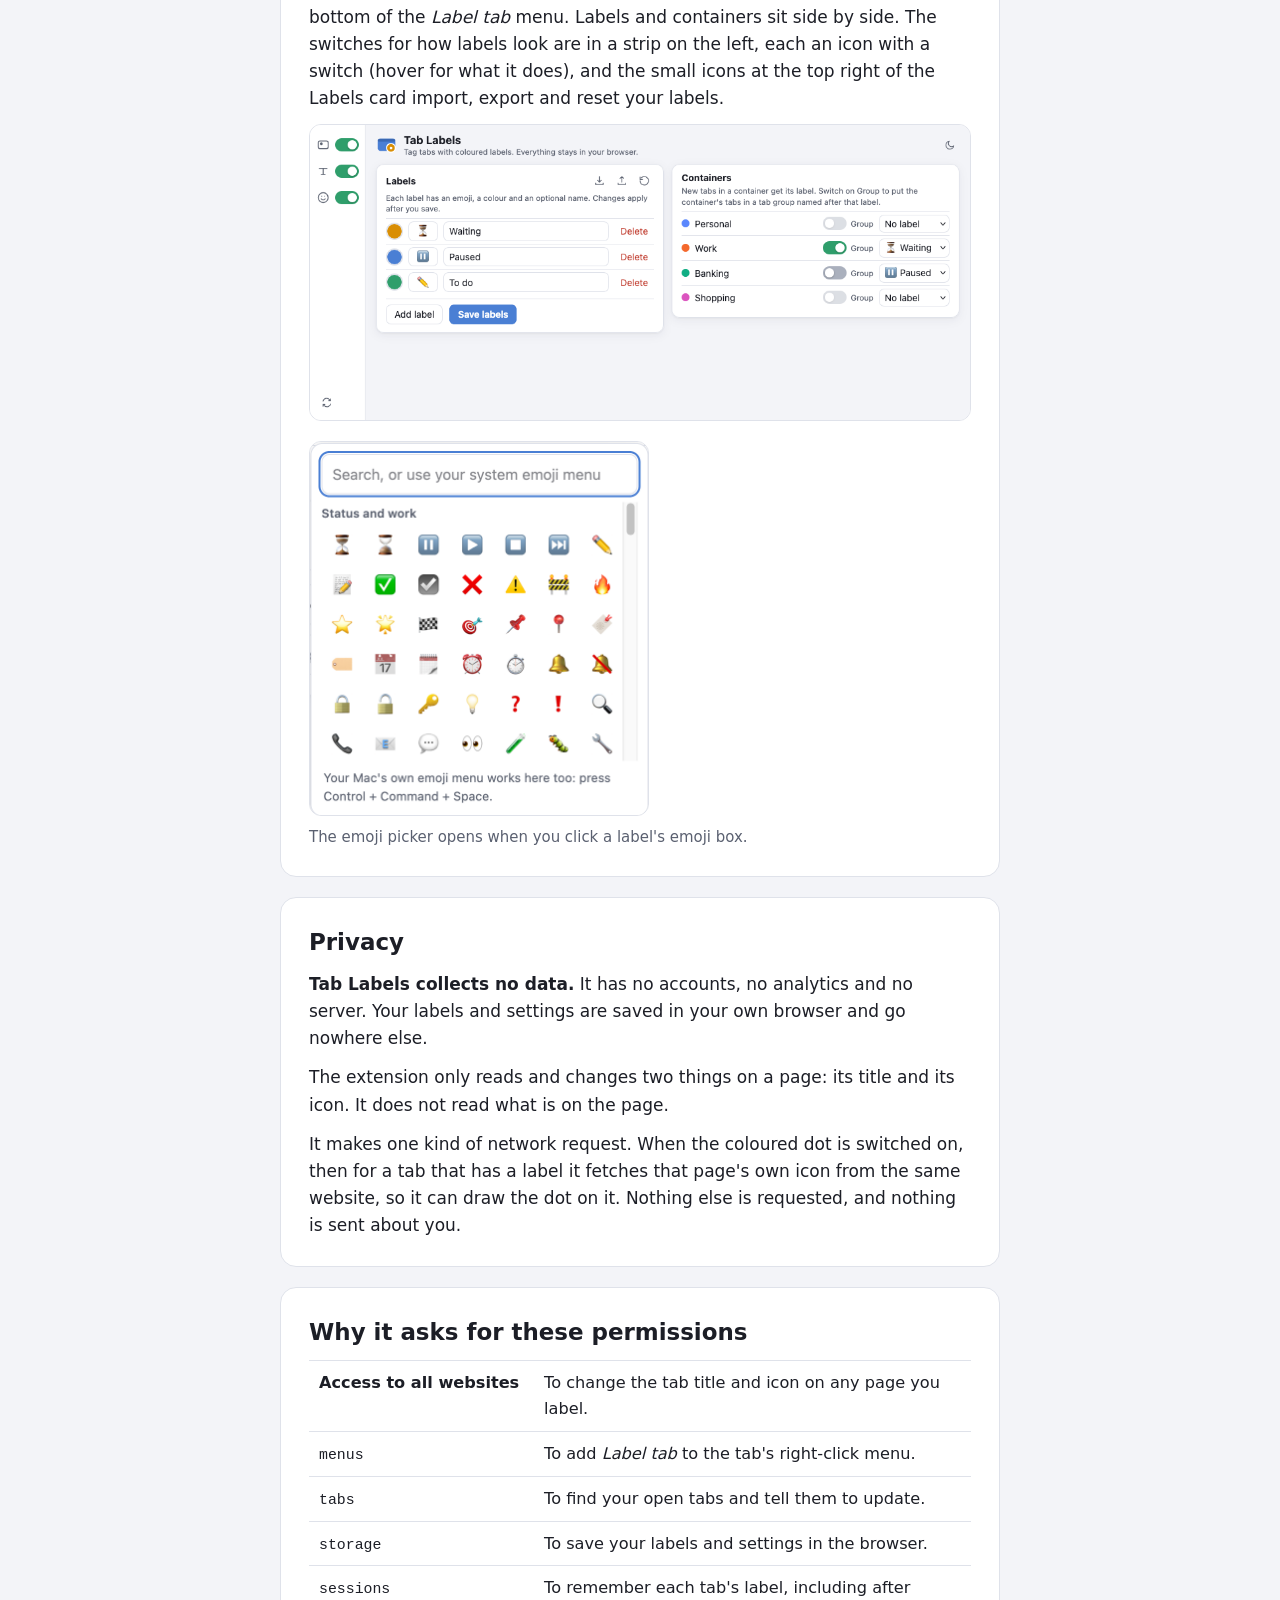
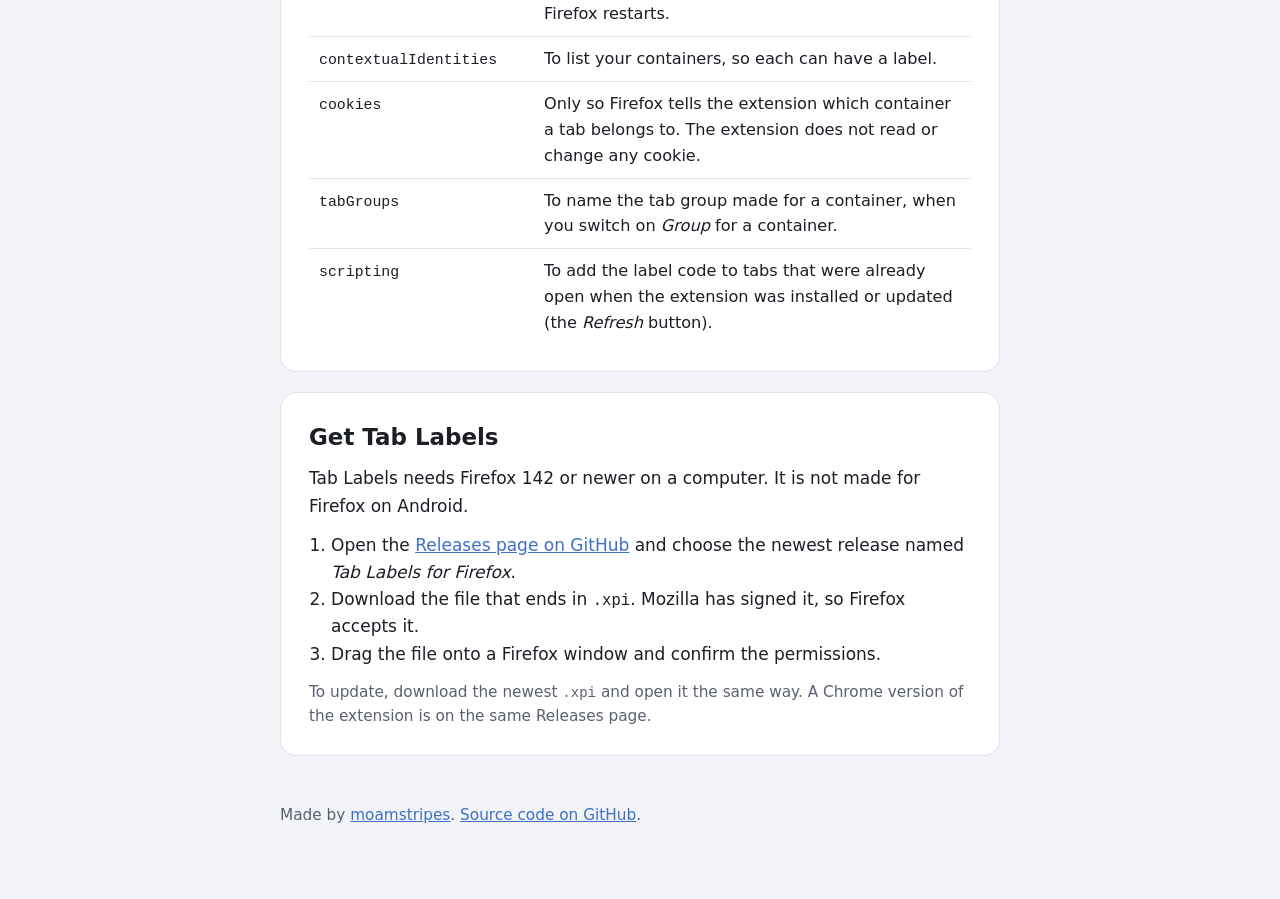
==== commit ff6af184: "Firefox: minimum version 142, no Android entry Firefox for Android only accepts data_collection_perm" ====
--- a/docs/index.html
+++ b/docs/index.html
@@ -493,7 +493,7 @@
           manage the status of pull requests and merge requests.
         </p>
         <ul class="facts">
-          <li>Firefox 140 or newer, on desktop</li>
+          <li>Firefox 142 or newer, on desktop</li>
           <li>No account, no tracking</li>
           <li>Everything stays in your browser</li>
         </ul>
@@ -573,7 +573,7 @@
 
         <section id="get" aria-labelledby="get-h">
           <h2 id="get-h">Get Tab Labels</h2>
-          <p>Tab Labels needs Firefox 140 or newer on a computer. It is not made for Firefox on Android.</p>
+          <p>Tab Labels needs Firefox 142 or newer on a computer. It is not made for Firefox on Android.</p>
           <ol>
             <li>Open the <a href="https://github.com/moamstripes/tab-labels/releases?q=firefox">Releases page on GitHub</a> and choose the newest release named <em>Tab Labels for Firefox</em>.</li>
             <li>Download the file that ends in <code>.xpi</code>. Mozilla has signed it, so Firefox accepts it.</li>
